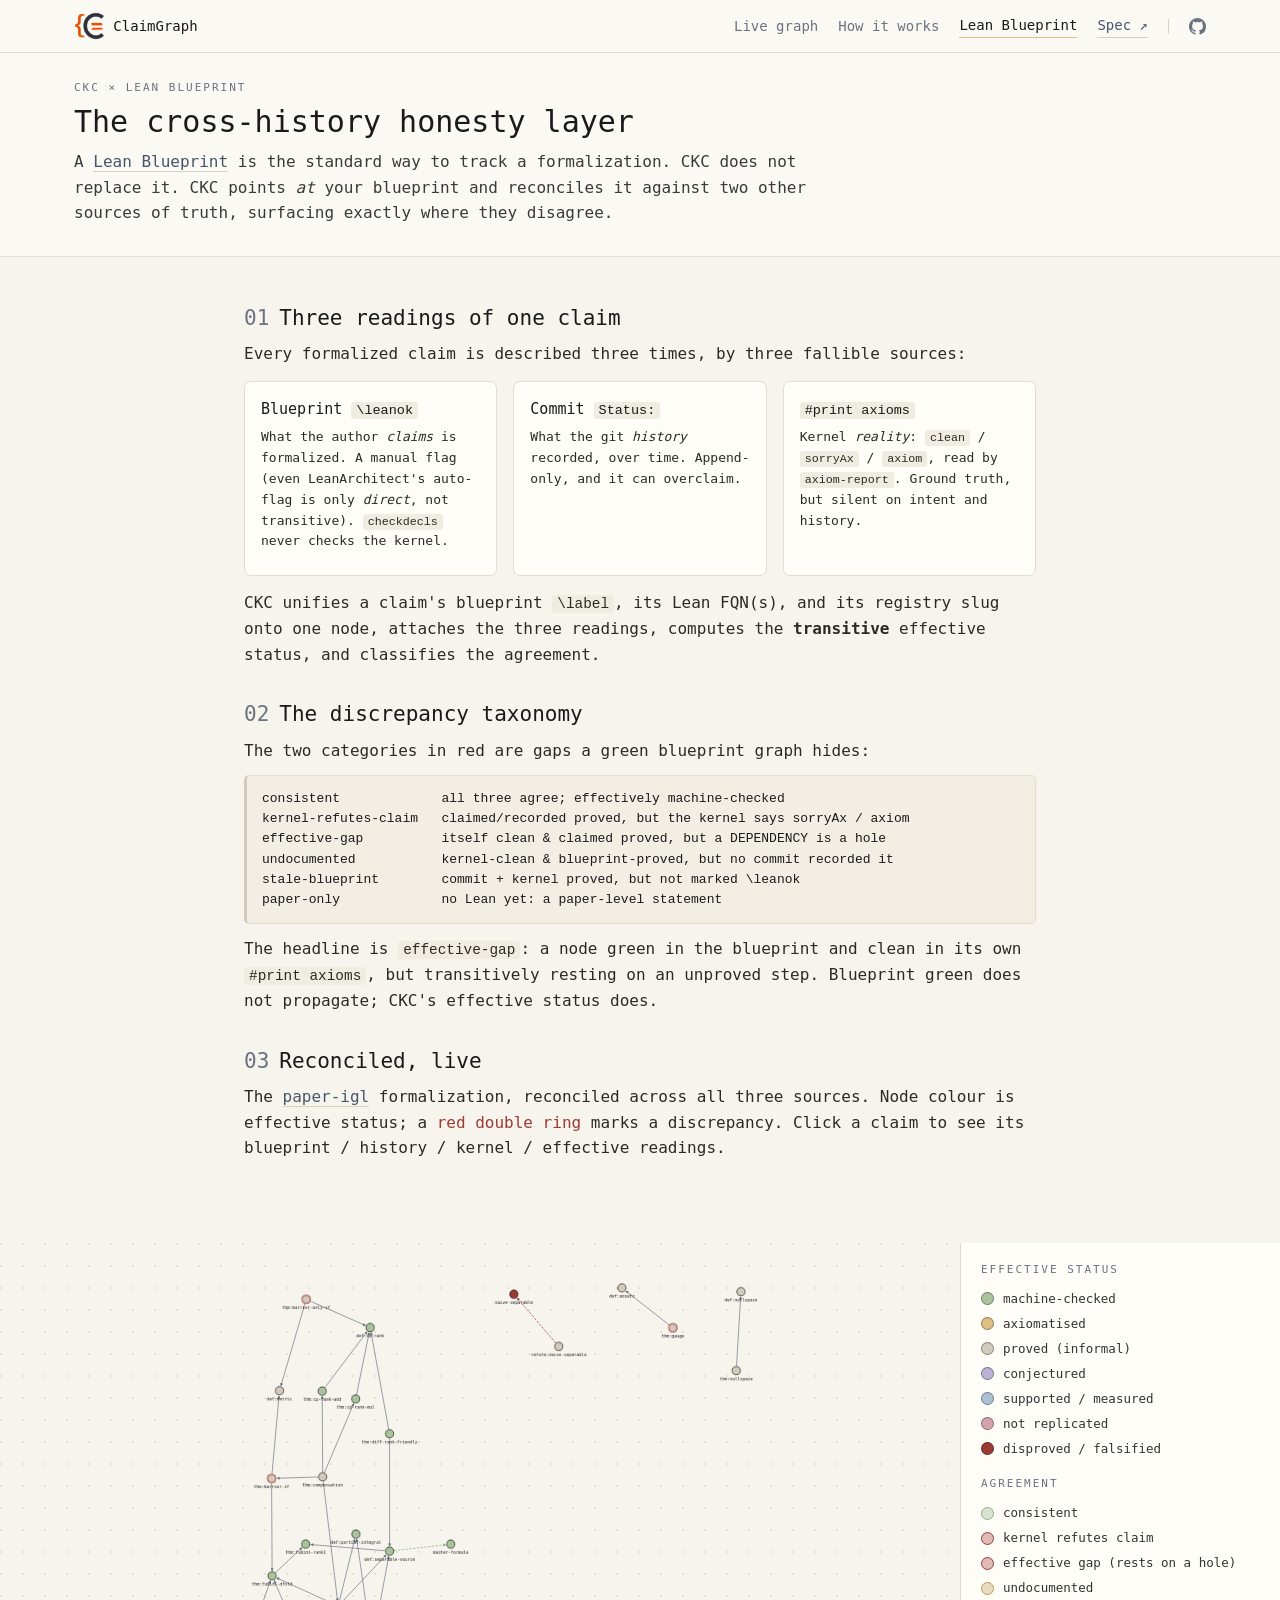
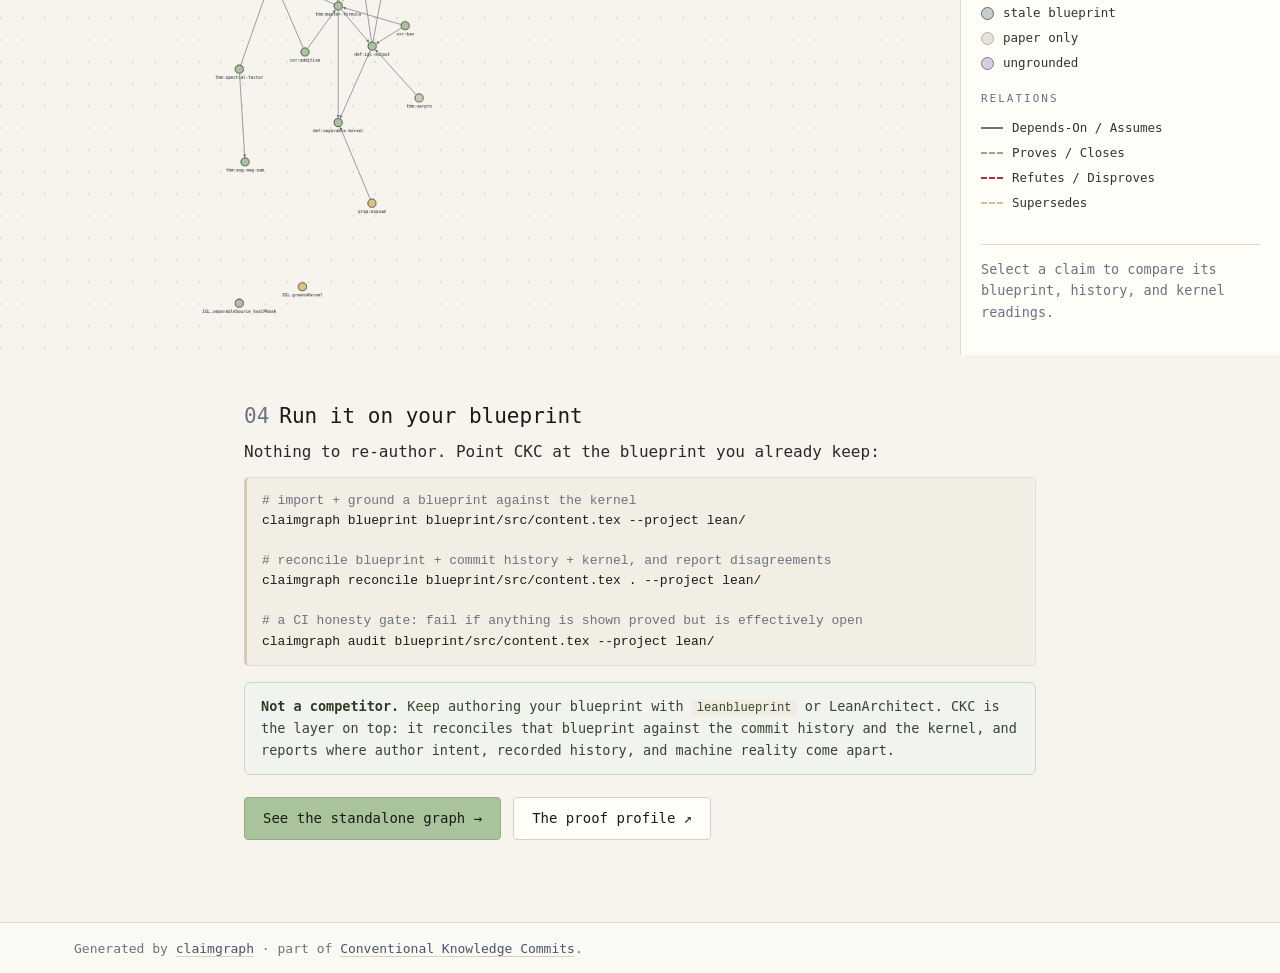
==== docs/blueprint.html @ ebf2f12c "feat: Lean Blueprint integration as the cross-history honesty layer claimgraph now ingests a Lean Bl" ====
<!DOCTYPE html>
<html lang="en">
<head>
<meta charset="utf-8">
<meta name="viewport" content="width=device-width, initial-scale=1">
<title>Lean Blueprint · ClaimGraph · CKC</title>
<meta name="description" content="CKC reconciles a Lean Blueprint's \leanok, the CKC commit history, and #print axioms onto one claim graph, surfacing where the three disagree.">
<link rel="icon" type="image/png" href="assets/favicon.png">
<link rel="apple-touch-icon" href="assets/apple-touch-icon.png">
<link rel="stylesheet" href="assets/claimgraph.css">
</head>
<body>
<nav class="nav"><div class="wrap">
  <a class="home" href="index.html"><img class="brand" src="assets/logo.png" width="384" height="343" alt="">ClaimGraph</a>
  <span class="sp"></span>
  <a href="graph.html">Live graph</a>
  <a href="how-it-works.html">How it works</a>
  <a href="blueprint.html" class="here">Lean Blueprint</a>
  <a class="ext" href="https://conventional-knowledge-commits.org/">Spec ↗</a>
  <span class="navsep"></span>
  <a class="gh" href="https://github.com/hotherio/claimgraph" aria-label="GitHub repository" title="GitHub repository"><svg viewBox="0 0 16 16" width="17" height="17" aria-hidden="true"><path fill="currentColor" d="M8 0C3.58 0 0 3.58 0 8c0 3.54 2.29 6.53 5.47 7.59.4.07.55-.17.55-.38 0-.19-.01-.82-.01-1.49-2.01.37-2.53-.49-2.69-.94-.09-.23-.48-.94-.82-1.13-.28-.15-.68-.52-.01-.53.63-.01 1.08.58 1.23.82.72 1.21 1.87.87 2.33.66.07-.52.28-.87.51-1.07-1.78-.2-3.64-.89-3.64-3.95 0-.87.31-1.59.82-2.15-.08-.2-.36-1.02.08-2.12 0 0 .67-.21 2.2.82a7.6 7.6 0 0 1 2-.27c.68 0 1.36.09 2 .27 1.53-1.04 2.2-.82 2.2-.82.44 1.1.16 1.92.08 2.12.51.56.82 1.27.82 2.15 0 3.07-1.87 3.75-3.65 3.95.29.25.54.73.54 1.48 0 1.07-.01 1.93-.01 2.2 0 .21.15.46.55.38A8.01 8.01 0 0 0 16 8c0-4.42-3.58-8-8-8z"/></svg></a>
</div></nav>

<header class="hero"><div class="wrap">
  <div class="tag">CKC × Lean Blueprint</div>
  <h1>The cross-history honesty layer</h1>
  <p class="lede">A <a href="https://github.com/PatrickMassot/leanblueprint">Lean Blueprint</a> is the
  standard way to track a formalization. CKC does not replace it. CKC points <em>at</em> your
  blueprint and reconciles it against two other sources of truth, surfacing exactly where they
  disagree.</p>
</div></header>

<main class="prose"><div class="wrap">
  <section>
    <h2><span class="n">01</span>Three readings of one claim</h2>
    <p>Every formalized claim is described three times, by three fallible sources:</p>
    <div class="cols" style="grid-template-columns:1fr 1fr 1fr">
      <div class="card"><h3>Blueprint <code>\leanok</code></h3><p>What the author <em>claims</em> is
      formalized. A manual flag (even LeanArchitect's auto-flag is only <em>direct</em>, not
      transitive). <code>checkdecls</code> never checks the kernel.</p></div>
      <div class="card"><h3>Commit <code>Status:</code></h3><p>What the git <em>history</em>
      recorded, over time. Append-only, and it can overclaim.</p></div>
      <div class="card"><h3><code>#print axioms</code></h3><p>Kernel <em>reality</em>:
      <code>clean</code> / <code>sorryAx</code> / <code>axiom</code>, read by
      <code>axiom-report</code>. Ground truth, but silent on intent and history.</p></div>
    </div>
    <p>CKC unifies a claim's blueprint <code>\label</code>, its Lean FQN(s), and its registry slug onto
    one node, attaches the three readings, computes the <strong>transitive</strong> effective status,
    and classifies the agreement.</p>
  </section>

  <section>
    <h2><span class="n">02</span>The discrepancy taxonomy</h2>
    <p>The two categories in red are gaps a green blueprint graph hides:</p>
<pre class="code">consistent             all three agree; effectively machine-checked
<span class="brk">kernel-refutes-claim</span>   claimed/recorded proved, but the kernel says sorryAx / axiom
<span class="brk">effective-gap</span>          itself clean &amp; claimed proved, but a DEPENDENCY is a hole
undocumented           kernel-clean &amp; blueprint-proved, but no commit recorded it
stale-blueprint        commit + kernel proved, but not marked \leanok
paper-only             no Lean yet: a paper-level statement</pre>
    <p>The headline is <code class="brk">effective-gap</code>: a node green in the blueprint and clean
    in its own <code>#print axioms</code>, but transitively resting on an unproved step. Blueprint
    green does not propagate; CKC's effective status does.</p>
  </section>

  <section>
    <h2><span class="n">03</span>Reconciled, live</h2>
    <p>The <a href="https://github.com/hotherio/paper-igl">paper-igl</a> formalization, reconciled
    across all three sources. Node colour is effective status; a <span style="color:#9c3a34">red
    double ring</span> marks a discrepancy. Click a claim to see its blueprint / history / kernel /
    effective readings.</p>
  </section>
</div></main>

<div class="board">
  <div id="cy" aria-label="Reconciled ClaimGraph"></div>
  <aside id="panel" class="panel">
    <div class="legend">
      <div class="tag">Effective status</div>
      <ul class="swatches" id="status-legend"></ul>
      <div class="tag">Agreement</div>
      <ul class="swatches" id="agreement-legend"></ul>
      <div class="tag">Relations</div>
      <ul class="swatches" id="edge-legend"></ul>
    </div>
    <div id="detail" class="detail">
      <p class="hint">Select a claim to compare its blueprint, history, and kernel readings.</p>
    </div>
  </aside>
</div>

<main class="prose"><div class="wrap">
  <section>
    <h2><span class="n">04</span>Run it on your blueprint</h2>
    <p>Nothing to re-author. Point CKC at the blueprint you already keep:</p>
<pre class="code"><span class="c"># import + ground a blueprint against the kernel</span>
claimgraph blueprint blueprint/src/content.tex --project lean/

<span class="c"># reconcile blueprint + commit history + kernel, and report disagreements</span>
claimgraph reconcile blueprint/src/content.tex . --project lean/

<span class="c"># a CI honesty gate: fail if anything is shown proved but is effectively open</span>
claimgraph audit blueprint/src/content.tex --project lean/</pre>
    <div class="callout"><b>Not a competitor.</b> Keep authoring your blueprint with
    <code>leanblueprint</code> or LeanArchitect. CKC is the layer on top: it reconciles that blueprint
    against the commit history and the kernel, and reports where author intent, recorded history, and
    machine reality come apart.</div>

    <div class="cta">
      <a class="btn primary" href="graph.html">See the standalone graph →</a>
      <a class="btn" href="https://conventional-knowledge-commits.org/proof-profile.html">The proof profile ↗</a>
    </div>
  </section>
</div></main>

<footer><div class="wrap">
  Generated by <a href="https://github.com/hotherio/claimgraph">claimgraph</a> ·
  part of <a href="https://conventional-knowledge-commits.org/">Conventional Knowledge Commits</a>.
</div></footer>

<script>window.CG_DATA = "assets/reconcile.json";</script>
<script src="assets/vendor/cytoscape.min.js"></script>
<script src="assets/claimgraph.js"></script>
</body>
</html>
---- docs/assets/claimgraph.css ----
:root{
  --paper:#f7f4ee; --panel:#fffdf8; --ink:#1a1a1a; --muted:#6b7280; --slate:#475569;
  --rule:#e2dccf; --rule-2:#d8d0c0;
  --warm:#e4d4ba; --cool:#abc1d2; --sage:#a9c39c; --ochre:#dcc085; --rose:#d3a3ad;
  --danger:#9c3a34; --stone:#d2cabb; --lav:#b9b2d2;
  --mono:'SF Mono',Menlo,Monaco,Consolas,'DejaVu Sans Mono','Courier New',monospace;
}
*{box-sizing:border-box}
body{margin:0;background:var(--paper);color:var(--ink);font-family:var(--mono);
  font-size:16px;line-height:1.6;-webkit-font-smoothing:antialiased;
  display:flex;flex-direction:column;min-height:100vh}
.wrap{max-width:1180px;margin:0 auto;padding:0 24px;width:100%}
a{color:var(--slate);text-decoration:none;border-bottom:1px solid var(--rule-2)}
a:hover{color:var(--ink);border-color:var(--ink)}
code{background:#f1ece1;padding:1px 5px;border-radius:3px;font-size:.9em}
.tag{font-size:11px;letter-spacing:2px;text-transform:uppercase;color:var(--muted);margin-bottom:8px}

.nav{border-bottom:1px solid var(--rule);background:#fbf9f3}
.nav .wrap{display:flex;flex-wrap:wrap;gap:4px 20px;align-items:center;padding:12px 24px;font-size:14px}
.nav .home{font-weight:500;border:0;color:var(--ink);display:inline-flex;align-items:center;gap:8px}
.nav .home:hover{color:var(--danger)}
.nav .home .brand{height:28px;width:auto;display:block}
.nav .sp{flex:1}
.nav a{border:0;color:var(--muted)}
.nav a:hover{color:var(--ink)}
.nav a.here{color:var(--ink);border-bottom:1.5px solid var(--ochre)}
.nav a.ext{color:var(--slate);border-bottom:1px solid var(--rule-2)}
.nav a.ext:hover{color:var(--ink);border-color:var(--ink)}
.nav .navsep{width:1px;height:15px;background:var(--rule-2)}
.nav a.gh{border:0;color:var(--muted);display:inline-flex;align-items:center;padding:0}
.nav a.gh:hover{color:var(--ink)}
.nav a.gh svg{display:block}

.hero{border-bottom:1px solid var(--rule);background:#fbf9f3}
.hero .wrap{padding:26px 24px 30px}
.hero h1{font-weight:500;font-size:30px;line-height:1.15;margin:0 0 10px}
.lede{margin:0;max-width:760px;color:#3a3a3a}

.board{flex:1;display:grid;grid-template-columns:1fr 320px;gap:0;min-height:560px}
#cy{height:100%;min-height:560px;background:
  radial-gradient(circle at 1px 1px, #e7e0d2 1px, transparent 0) 0 0/22px 22px,
  var(--paper)}
.panel{border-left:1px solid var(--rule);background:var(--panel);padding:18px 20px;overflow-y:auto}

.legend{padding-bottom:14px;border-bottom:1px solid var(--rule);margin-bottom:14px}
.swatches{list-style:none;margin:0 0 14px;padding:0;font-size:12.5px}
.swatches li{display:flex;align-items:center;gap:9px;padding:2.5px 0;color:#333}
.swatches .dot{width:13px;height:13px;border-radius:50%;border:1px solid rgba(0,0,0,.35);flex:none}
.swatches .line{width:22px;height:0;border-top-width:2.5px;border-top-style:solid;flex:none}

.detail .hint{color:var(--muted);font-size:13.5px}
.detail h2{font-size:15px;font-weight:500;margin:0 0 4px;word-break:break-all}
.detail .kind{font-size:11px;letter-spacing:1.5px;text-transform:uppercase;color:var(--muted);margin-bottom:12px}
.detail .stmt{font-size:13.5px;color:#333;margin:0 0 14px;line-height:1.5}
.detail dl{margin:0;font-size:13px}
.detail dt{color:var(--muted);font-size:11px;letter-spacing:1px;text-transform:uppercase;margin-top:10px}
.detail dd{margin:2px 0 0}
.detail .pill{display:inline-block;padding:2px 9px;border-radius:11px;font-size:12px;border:1px solid rgba(0,0,0,.28)}
.detail .flag{margin-top:14px;padding:9px 11px;border-radius:4px;background:#f7e9e7;
  border:1px solid #e3c4c0;color:var(--danger);font-size:12.5px}

footer{border-top:1px solid var(--rule);background:#fbf9f3;font-size:13px;color:var(--muted)}
footer .wrap{padding:16px 24px}

@media (max-width:820px){
  .board{grid-template-columns:1fr}
  .panel{border-left:0;border-top:1px solid var(--rule)}
}

/* ── how-it-works one-pager ─────────────────────────────────────────── */
.prose{flex:1}
.prose .wrap{max-width:840px;padding-top:14px;padding-bottom:48px}
.prose section{margin:34px 0}
.prose h2{font-weight:500;font-size:21px;margin:0 0 10px;line-height:1.25}
.prose h2 .n{color:var(--muted);font-weight:400;margin-right:10px}
.prose h3{font-weight:500;font-size:15px;margin:22px 0 6px}
.prose p{margin:0 0 12px;color:#2c2a26}
.prose ul{margin:0 0 12px;padding-left:20px;color:#2c2a26}
.prose li{margin:4px 0}
.prose strong{font-weight:600}

/* full-bleed figure for the pipeline diagram */
figure.diagram{margin:22px 0;background:var(--panel);border:1px solid var(--rule);
  border-radius:8px;padding:18px 16px;overflow-x:auto}
figure.diagram img{display:block;width:100%;min-width:720px;height:auto}
figure.diagram figcaption{color:var(--muted);font-size:12.5px;margin-top:10px;text-align:center}

/* code + example commit */
pre.code{background:#f3eee3;border:1px solid var(--rule);border-left:3px solid var(--stone);
  border-radius:5px;padding:13px 15px;overflow-x:auto;font-size:13px;line-height:1.55;margin:0 0 12px}
pre.code .c{color:var(--muted)}
pre.commit{background:var(--panel);border:1px solid var(--rule);border-left:3px solid var(--sage);
  border-radius:5px;padding:13px 15px;overflow-x:auto;font-size:13px;line-height:1.6;margin:0 0 12px}
pre.commit .tok{color:var(--slate);font-weight:600}
pre.commit .rel{color:#7a5cab;font-weight:600}
pre.commit .brk{color:var(--danger);font-weight:600}
pre.commit .st{color:#5d7e4f;font-weight:600}

/* callout */
.callout{background:#f0f3ee;border:1px solid #cdd9c6;border-radius:6px;padding:13px 16px;
  margin:16px 0;font-size:13.5px;color:#39432f}
.callout b{color:#2e3a26}

/* two-column for the computed views */
.cols{display:grid;grid-template-columns:1fr 1fr;gap:16px;margin:14px 0}
.card{background:var(--panel);border:1px solid var(--rule);border-radius:7px;padding:15px 16px}
.card h3{margin:0 0 6px}
.card p{font-size:13px;margin:0 0 8px}

/* status pills (mirror the viewer colours) */
.pill{display:inline-block;padding:1px 8px;border-radius:11px;font-size:12px;border:1px solid rgba(0,0,0,.28);white-space:nowrap}
.pill.mc{background:#a9c39c55;border-color:#8fae82}
.pill.ax{background:#dcc08555;border-color:#bd9a55}
.pill.dis{background:#9c3a3422;border-color:#c07a74;color:var(--danger)}
.pill.pi{background:#d2cabb55;border-color:#b6ad9b}

.cta{display:flex;flex-wrap:wrap;gap:12px;margin:22px 0 6px}
.btn{border:1px solid var(--rule-2);background:var(--panel);color:var(--ink);
  padding:9px 18px;border-radius:4px;font-size:14px;border-bottom-width:1px}
.btn:hover{border-color:var(--ink);background:#fff}
.btn.primary{background:var(--sage);border-color:#8fae82}
.btn.primary:hover{background:#9bba8d;border-color:var(--ink)}

@media (max-width:680px){ .cols{grid-template-columns:1fr} }

/* ── landing page ───────────────────────────────────────────────────── */
.lhero{border-bottom:1px solid var(--rule);background:#fbf9f3;text-align:center}
.lhero .wrap{max-width:800px;padding:56px 24px 46px}
.lhero-logo{height:88px;width:auto;margin:0 auto 20px;display:block}
.lhero h1{font-weight:500;font-size:40px;line-height:1.08;margin:4px 0 16px}
.llede{font-size:16px;color:#3a3a3a;margin:0 auto 26px;max-width:660px;line-height:1.6}
.cta.lcta{justify-content:center}

.specband{background:#f1ece1;border-bottom:1px solid var(--rule)}
.specband .wrap{max-width:1000px;display:flex;flex-wrap:wrap;gap:14px 24px;
  align-items:center;justify-content:space-between;padding:16px 24px;font-size:13.5px;color:#3a352c}
.specband b{color:var(--ink)}
.specband .btn{white-space:nowrap}

.features{display:grid;grid-template-columns:repeat(3,1fr);gap:16px;margin:32px 0 8px}
.features .card h3{margin:0 0 7px;font-size:15px}
.features .card p{margin:0;font-size:13px;color:#33312c}
@media (max-width:720px){ .features{grid-template-columns:1fr} }
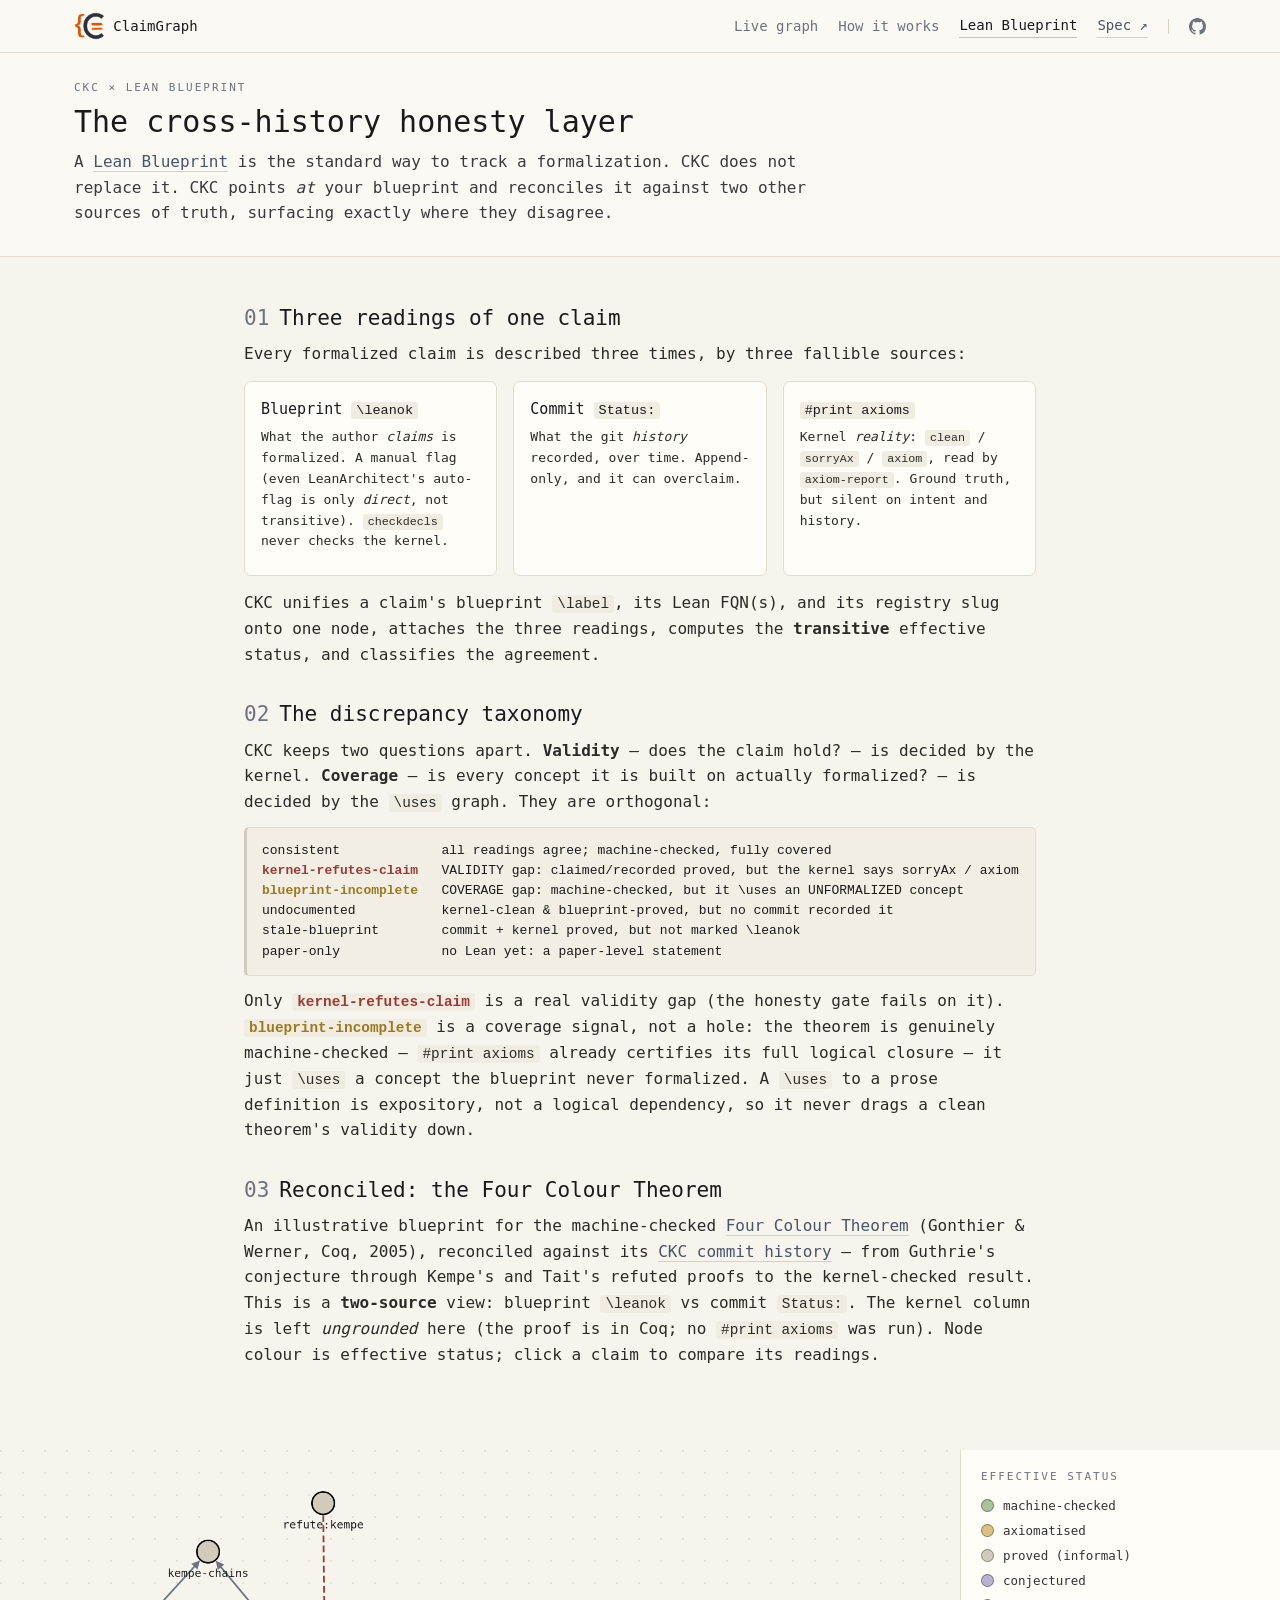
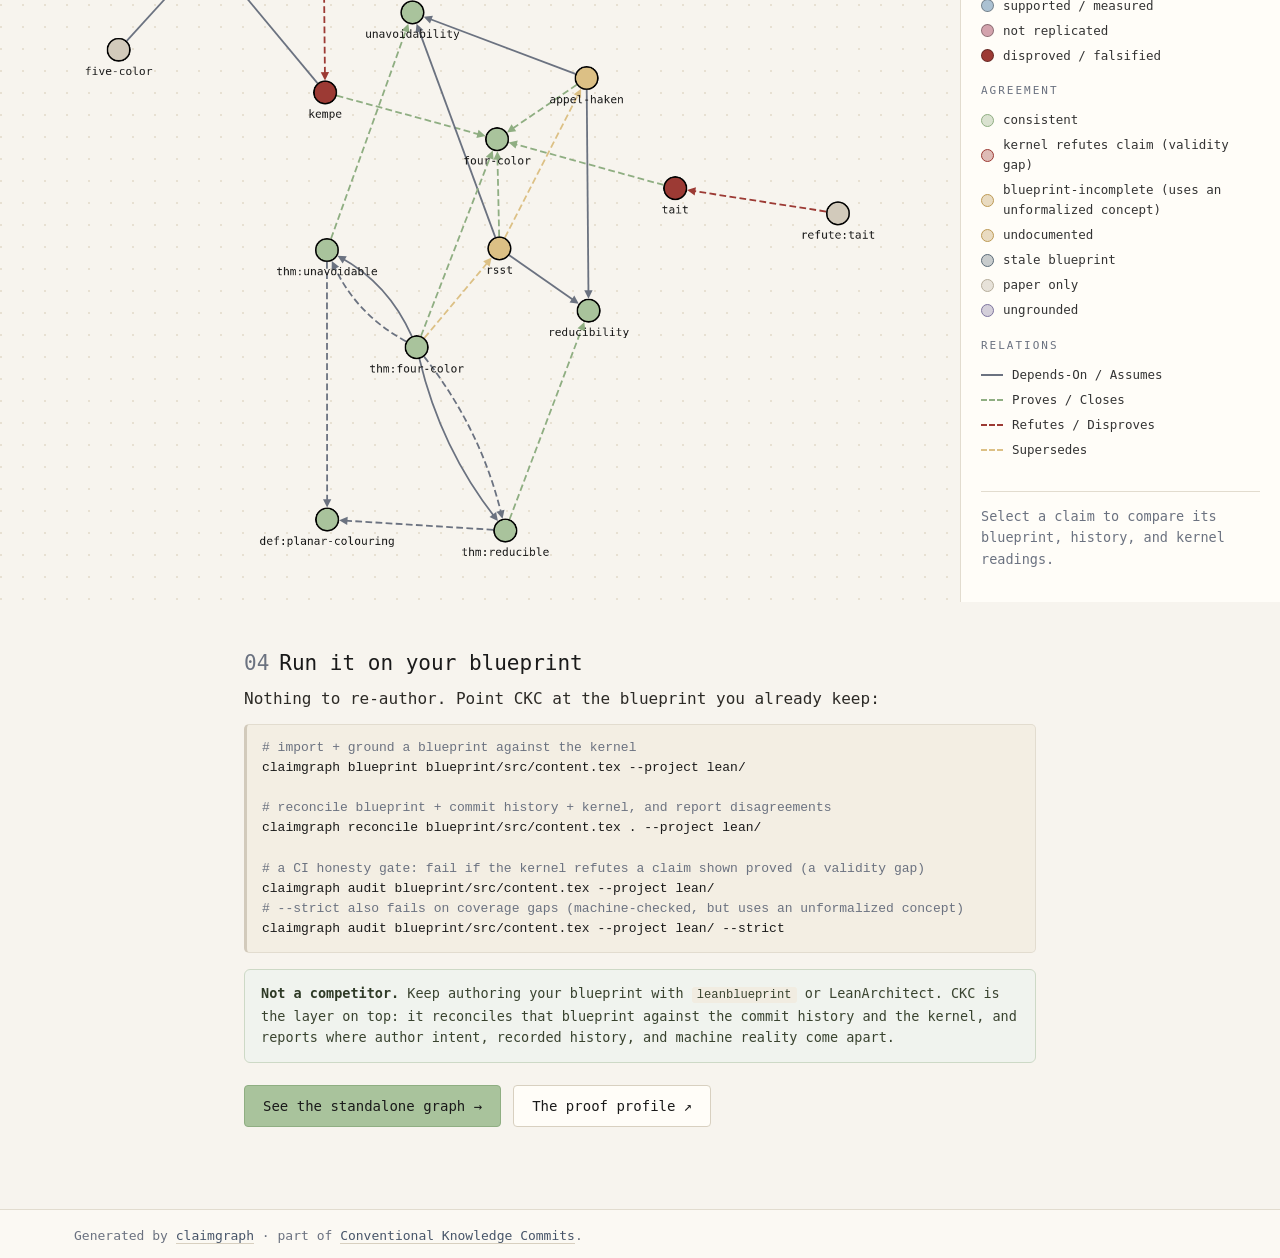
==== commit 76689f6e: "fix: separate blueprint coverage from validity in reconcile The `effective-gap` classification confl" ====
--- a/docs/blueprint.html
+++ b/docs/blueprint.html
@@ -51,24 +51,32 @@
 
   <section>
     <h2><span class="n">02</span>The discrepancy taxonomy</h2>
-    <p>The two categories in red are gaps a green blueprint graph hides:</p>
-<pre class="code">consistent             all three agree; effectively machine-checked
-<span class="brk">kernel-refutes-claim</span>   claimed/recorded proved, but the kernel says sorryAx / axiom
-<span class="brk">effective-gap</span>          itself clean &amp; claimed proved, but a DEPENDENCY is a hole
+    <p>CKC keeps two questions apart. <strong>Validity</strong> &mdash; does the claim hold? &mdash; is
+    decided by the kernel. <strong>Coverage</strong> &mdash; is every concept it is built on actually
+    formalized? &mdash; is decided by the <code>\uses</code> graph. They are orthogonal:</p>
+<pre class="code">consistent             all readings agree; machine-checked, fully covered
+<span class="brk">kernel-refutes-claim</span>   VALIDITY gap: claimed/recorded proved, but the kernel says sorryAx / axiom
+<span class="warn">blueprint-incomplete</span>   COVERAGE gap: machine-checked, but it \uses an UNFORMALIZED concept
 undocumented           kernel-clean &amp; blueprint-proved, but no commit recorded it
 stale-blueprint        commit + kernel proved, but not marked \leanok
 paper-only             no Lean yet: a paper-level statement</pre>
-    <p>The headline is <code class="brk">effective-gap</code>: a node green in the blueprint and clean
-    in its own <code>#print axioms</code>, but transitively resting on an unproved step. Blueprint
-    green does not propagate; CKC's effective status does.</p>
+    <p>Only <code class="brk">kernel-refutes-claim</code> is a real validity gap (the honesty gate
+    fails on it). <code class="warn">blueprint-incomplete</code> is a coverage signal, not a hole: the
+    theorem is genuinely machine-checked &mdash; <code>#print axioms</code> already certifies its full
+    logical closure &mdash; it just <code>\uses</code> a concept the blueprint never formalized. A
+    <code>\uses</code> to a prose definition is expository, not a logical dependency, so it never drags
+    a clean theorem's validity down.</p>
   </section>
 
   <section>
-    <h2><span class="n">03</span>Reconciled, live</h2>
-    <p>The <a href="https://github.com/hotherio/paper-igl">paper-igl</a> formalization, reconciled
-    across all three sources. Node colour is effective status; a <span style="color:#9c3a34">red
-    double ring</span> marks a discrepancy. Click a claim to see its blueprint / history / kernel /
-    effective readings.</p>
+    <h2><span class="n">03</span>Reconciled: the Four Colour Theorem</h2>
+    <p>An illustrative blueprint for the machine-checked <a
+    href="https://en.wikipedia.org/wiki/Four_color_theorem">Four Colour Theorem</a> (Gonthier &amp;
+    Werner, Coq, 2005), reconciled against its <a href="graph.html">CKC commit history</a> &mdash; from
+    Guthrie's conjecture through Kempe's and Tait's refuted proofs to the kernel-checked result. This
+    is a <strong>two-source</strong> view: blueprint <code>\leanok</code> vs commit <code>Status:</code>.
+    The kernel column is left <em>ungrounded</em> here (the proof is in Coq; no <code>#print axioms</code>
+    was run). Node colour is effective status; click a claim to compare its readings.</p>
   </section>
 </div></main>
 
@@ -99,8 +107,10 @@
 <span class="c"># reconcile blueprint + commit history + kernel, and report disagreements</span>
 claimgraph reconcile blueprint/src/content.tex . --project lean/
 
-<span class="c"># a CI honesty gate: fail if anything is shown proved but is effectively open</span>
-claimgraph audit blueprint/src/content.tex --project lean/</pre>
+<span class="c"># a CI honesty gate: fail if the kernel refutes a claim shown proved (a validity gap)</span>
+claimgraph audit blueprint/src/content.tex --project lean/
+<span class="c"># --strict also fails on coverage gaps (machine-checked, but uses an unformalized concept)</span>
+claimgraph audit blueprint/src/content.tex --project lean/ --strict</pre>
     <div class="callout"><b>Not a competitor.</b> Keep authoring your blueprint with
     <code>leanblueprint</code> or LeanArchitect. CKC is the layer on top: it reconciles that blueprint
     against the commit history and the kernel, and reports where author intent, recorded history, and
--- a/docs/assets/claimgraph.css
+++ b/docs/assets/claimgraph.css
@@ -32,9 +32,13 @@
 .nav a.gh svg{display:block}
 
 .hero{border-bottom:1px solid var(--rule);background:#fbf9f3}
-.hero .wrap{padding:26px 24px 30px}
+.hero .wrap{padding:26px 24px 30px;position:relative}
 .hero h1{font-weight:500;font-size:30px;line-height:1.15;margin:0 0 10px}
 .lede{margin:0;max-width:760px;color:#3a3a3a}
+.picker{position:absolute;top:24px;right:24px;display:flex;align-items:center;gap:8px;font-size:11px;letter-spacing:1px;text-transform:uppercase;color:var(--muted)}
+.picker select{font-family:var(--mono);font-size:13px;letter-spacing:0;text-transform:none;color:var(--ink);background:var(--panel);border:1px solid var(--rule-2);border-radius:3px;padding:5px 8px;cursor:pointer}
+.picker select:hover{border-color:var(--ink)}
+@media(max-width:640px){.picker{position:static;margin-bottom:14px}}
 
 .board{flex:1;display:grid;grid-template-columns:1fr 320px;gap:0;min-height:560px}
 #cy{height:100%;min-height:560px;background:
@@ -95,6 +99,9 @@
 pre.commit .rel{color:#7a5cab;font-weight:600}
 pre.commit .brk{color:var(--danger);font-weight:600}
 pre.commit .st{color:#5d7e4f;font-weight:600}
+/* inline taxonomy emphasis: a real validity gap (red) vs a coverage warning (ochre) */
+.brk{color:var(--danger);font-weight:600}
+.warn{color:#9a7a1e;font-weight:600}
 
 /* callout */
 .callout{background:#f0f3ee;border:1px solid #cdd9c6;border-radius:6px;padding:13px 16px;
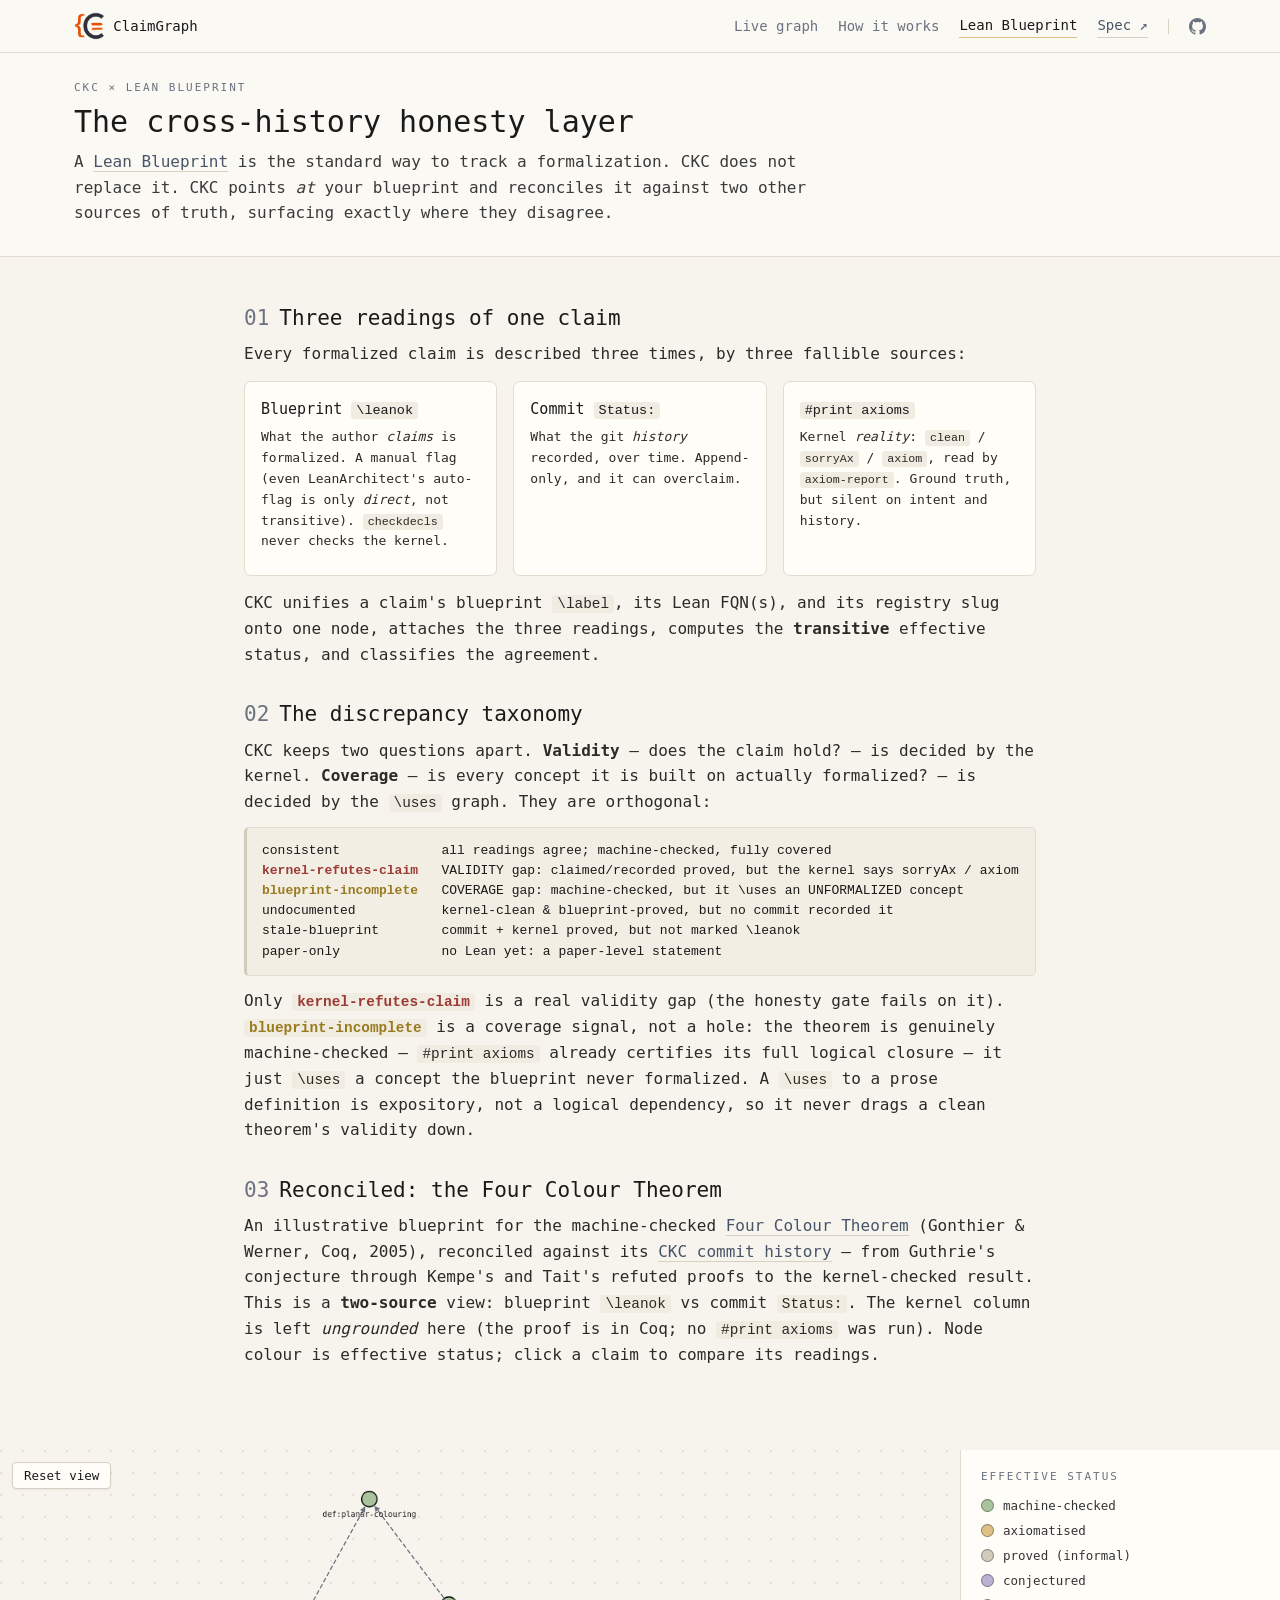
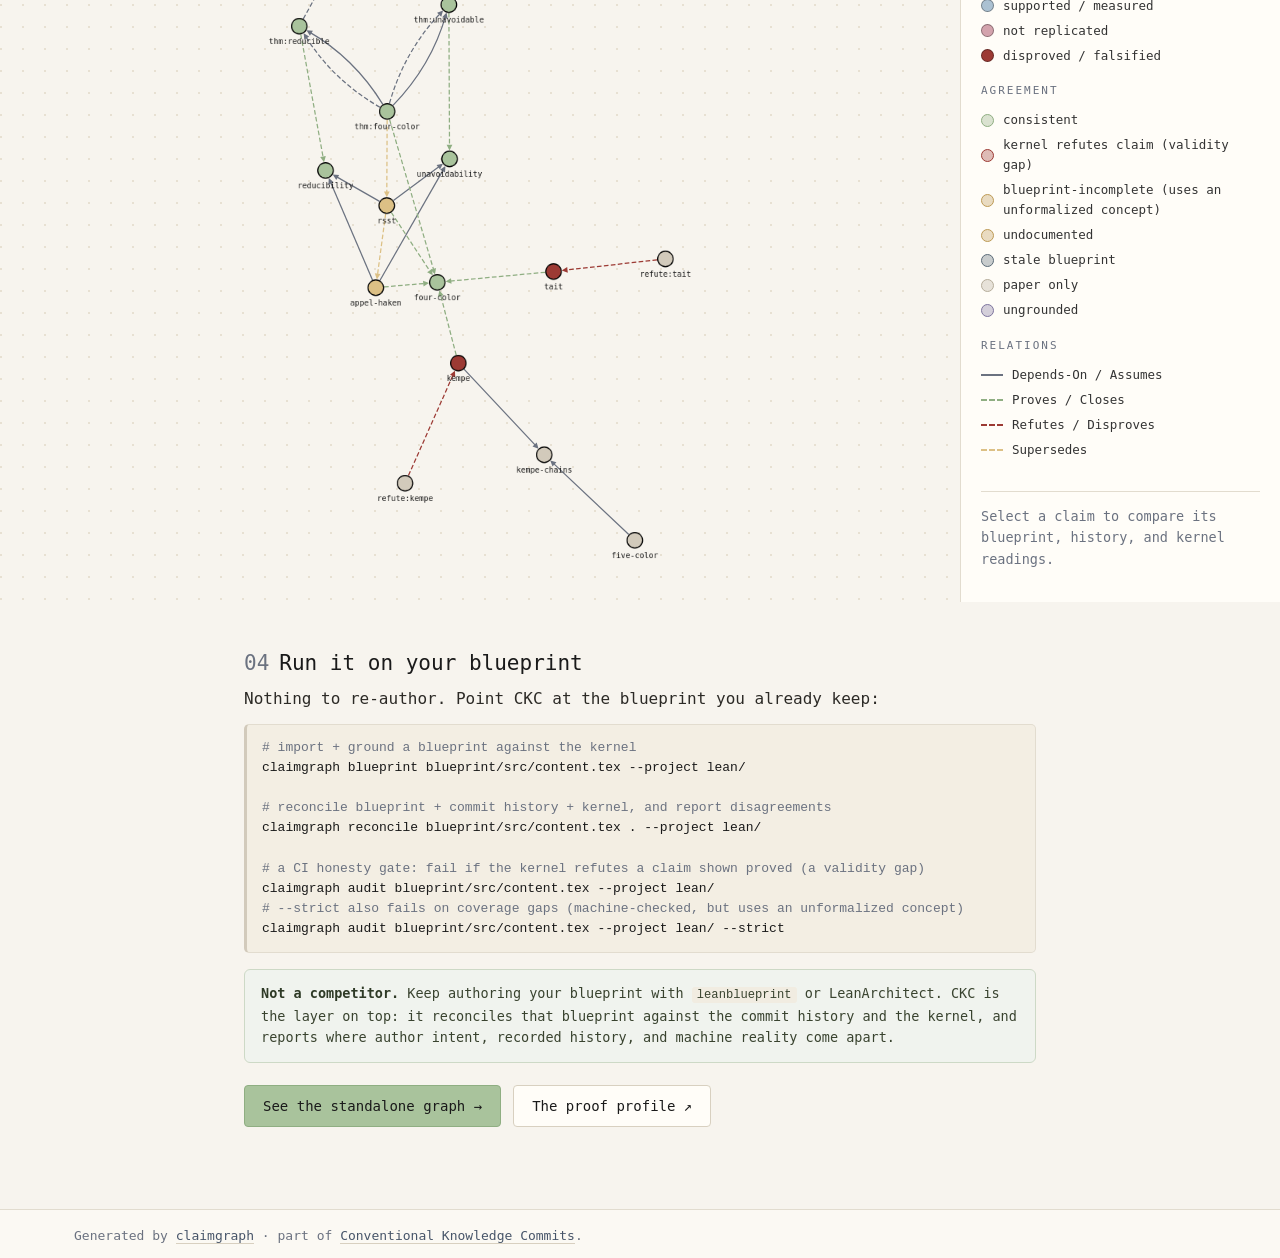
==== commit 4a71d426: "feat(viewer): add a Reset view button to the blueprint viewer A floating Reset view button clears th" ====
--- a/docs/blueprint.html
+++ b/docs/blueprint.html
@@ -81,6 +81,7 @@
 </div></main>
 
 <div class="board">
+  <button id="reset-view" type="button" class="cy-reset" title="Clear the selection and re-centre the graph">Reset view</button>
   <div id="cy" aria-label="Reconciled ClaimGraph"></div>
   <aside id="panel" class="panel">
     <div class="legend">
--- a/docs/assets/claimgraph.css
+++ b/docs/assets/claimgraph.css
@@ -40,7 +40,11 @@
 .picker select:hover{border-color:var(--ink)}
 @media(max-width:640px){.picker{position:static;margin-bottom:14px}}
 
-.board{flex:1;display:grid;grid-template-columns:1fr 320px;gap:0;min-height:560px}
+.board{flex:1;display:grid;grid-template-columns:1fr 320px;gap:0;min-height:560px;position:relative}
+.cy-reset{position:absolute;top:12px;left:12px;z-index:5;font-family:var(--mono);font-size:12.5px;
+  cursor:pointer;background:var(--panel);border:1px solid var(--rule-2);border-radius:4px;
+  padding:5px 11px;color:var(--ink);box-shadow:0 1px 2px rgba(60,50,30,.08)}
+.cy-reset:hover{border-color:var(--ink);background:#fff}
 #cy{height:100%;min-height:560px;background:
   radial-gradient(circle at 1px 1px, #e7e0d2 1px, transparent 0) 0 0/22px 22px,
   var(--paper)}
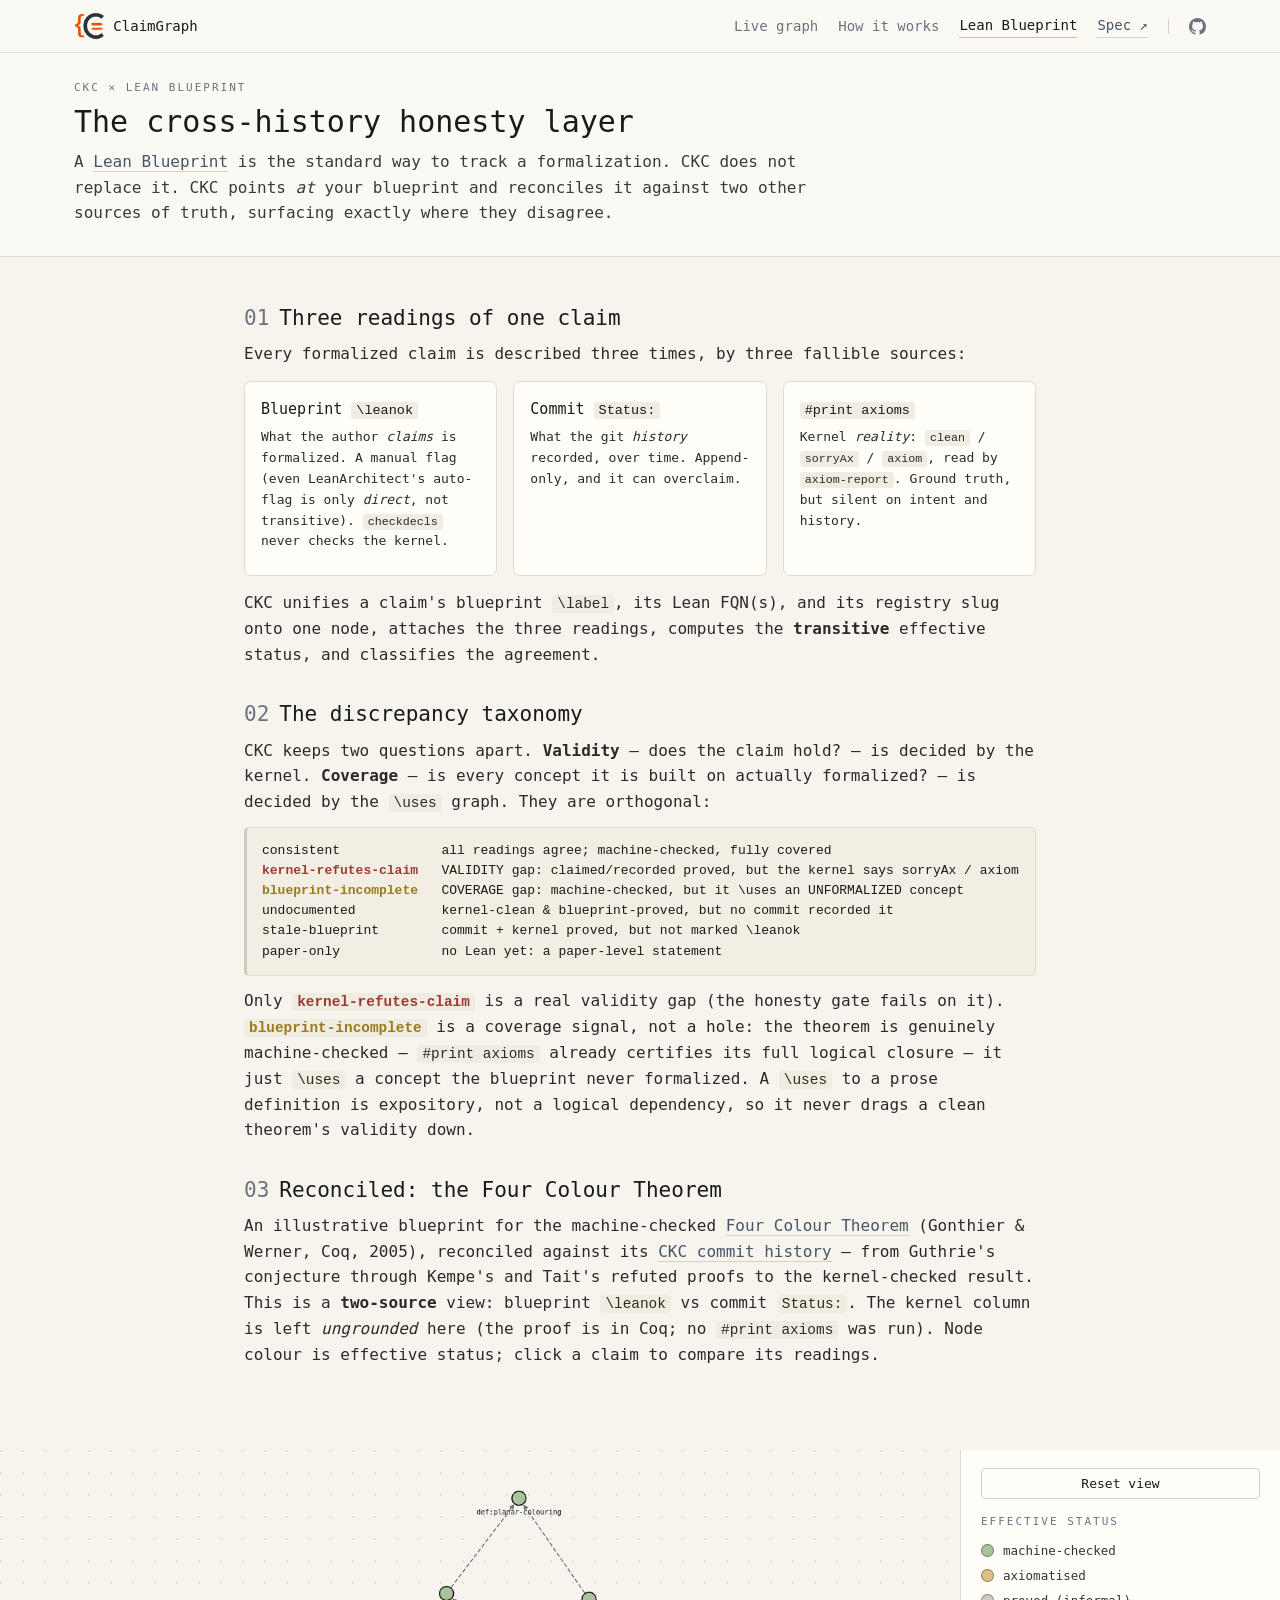
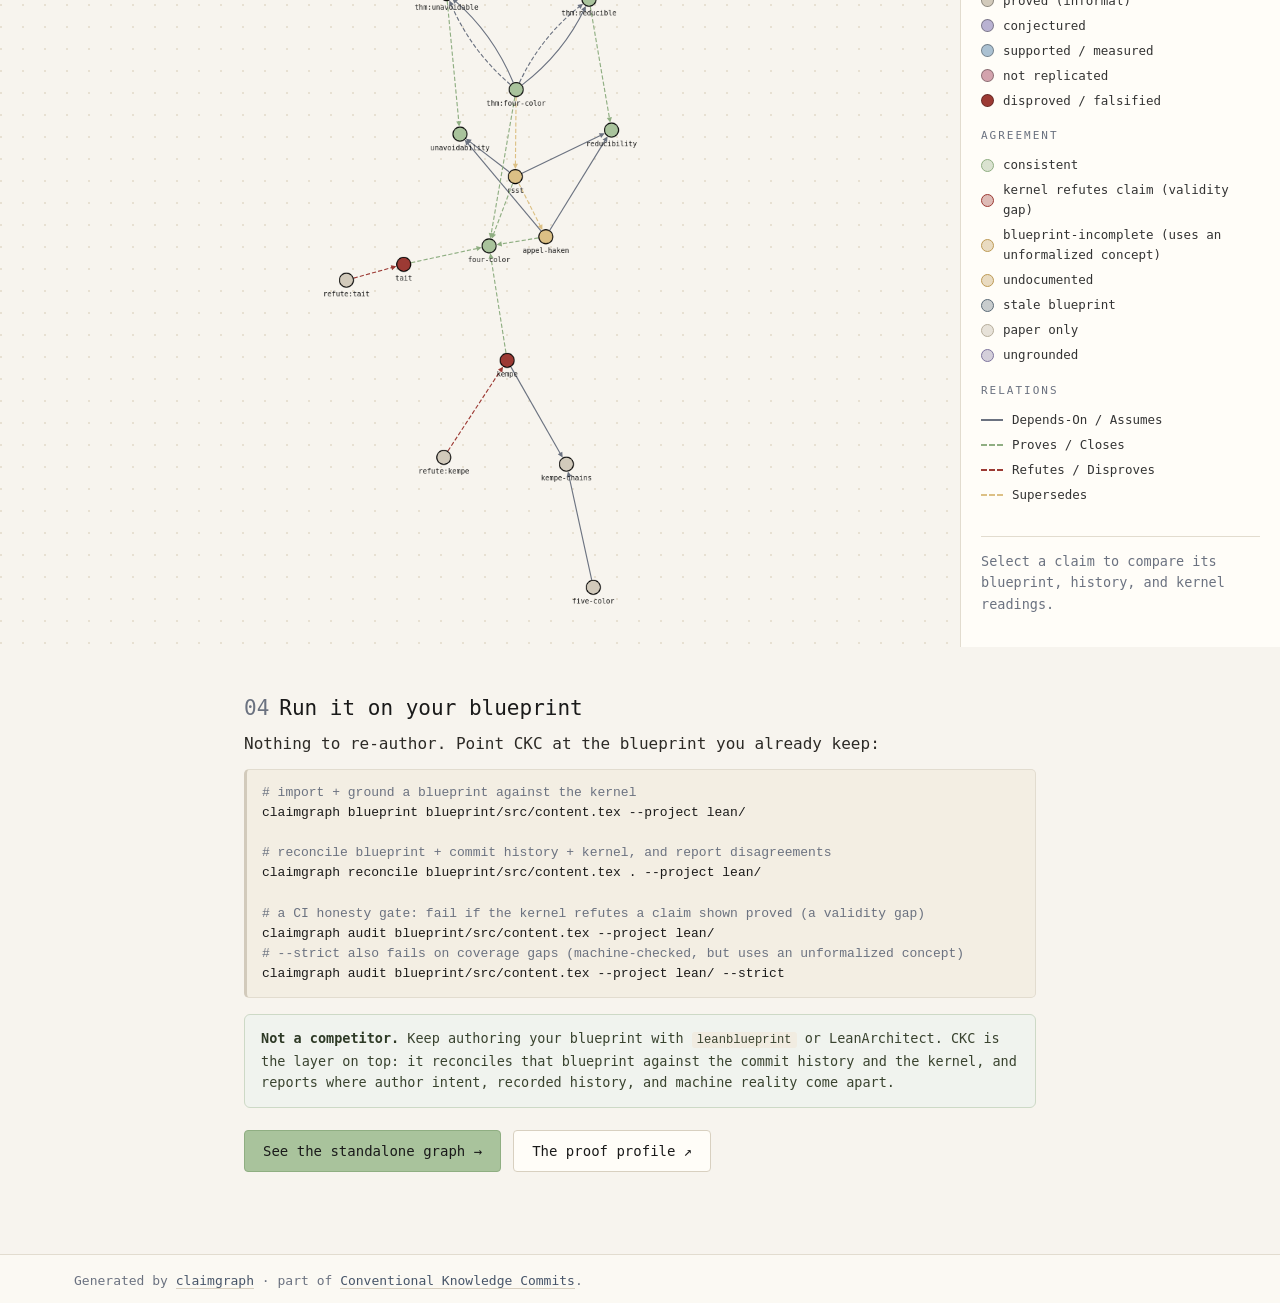
==== commit b48f0651: "fix(viewer): move Reset view button into the panel so it can't break the grid The button was an abso" ====
--- a/docs/blueprint.html
+++ b/docs/blueprint.html
@@ -81,9 +81,9 @@
 </div></main>
 
 <div class="board">
-  <button id="reset-view" type="button" class="cy-reset" title="Clear the selection and re-centre the graph">Reset view</button>
   <div id="cy" aria-label="Reconciled ClaimGraph"></div>
   <aside id="panel" class="panel">
+    <button id="reset-view" type="button" class="panel-btn" title="Clear the selection and re-centre the graph">Reset view</button>
     <div class="legend">
       <div class="tag">Effective status</div>
       <ul class="swatches" id="status-legend"></ul>
--- a/docs/assets/claimgraph.css
+++ b/docs/assets/claimgraph.css
@@ -40,11 +40,11 @@
 .picker select:hover{border-color:var(--ink)}
 @media(max-width:640px){.picker{position:static;margin-bottom:14px}}
 
-.board{flex:1;display:grid;grid-template-columns:1fr 320px;gap:0;min-height:560px;position:relative}
-.cy-reset{position:absolute;top:12px;left:12px;z-index:5;font-family:var(--mono);font-size:12.5px;
+.board{flex:1;display:grid;grid-template-columns:1fr 320px;gap:0;min-height:560px}
+.panel-btn{display:block;width:100%;margin-bottom:14px;font-family:var(--mono);font-size:13px;
   cursor:pointer;background:var(--panel);border:1px solid var(--rule-2);border-radius:4px;
-  padding:5px 11px;color:var(--ink);box-shadow:0 1px 2px rgba(60,50,30,.08)}
-.cy-reset:hover{border-color:var(--ink);background:#fff}
+  padding:7px 11px;color:var(--ink);text-align:center}
+.panel-btn:hover{border-color:var(--ink);background:#fff}
 #cy{height:100%;min-height:560px;background:
   radial-gradient(circle at 1px 1px, #e7e0d2 1px, transparent 0) 0 0/22px 22px,
   var(--paper)}
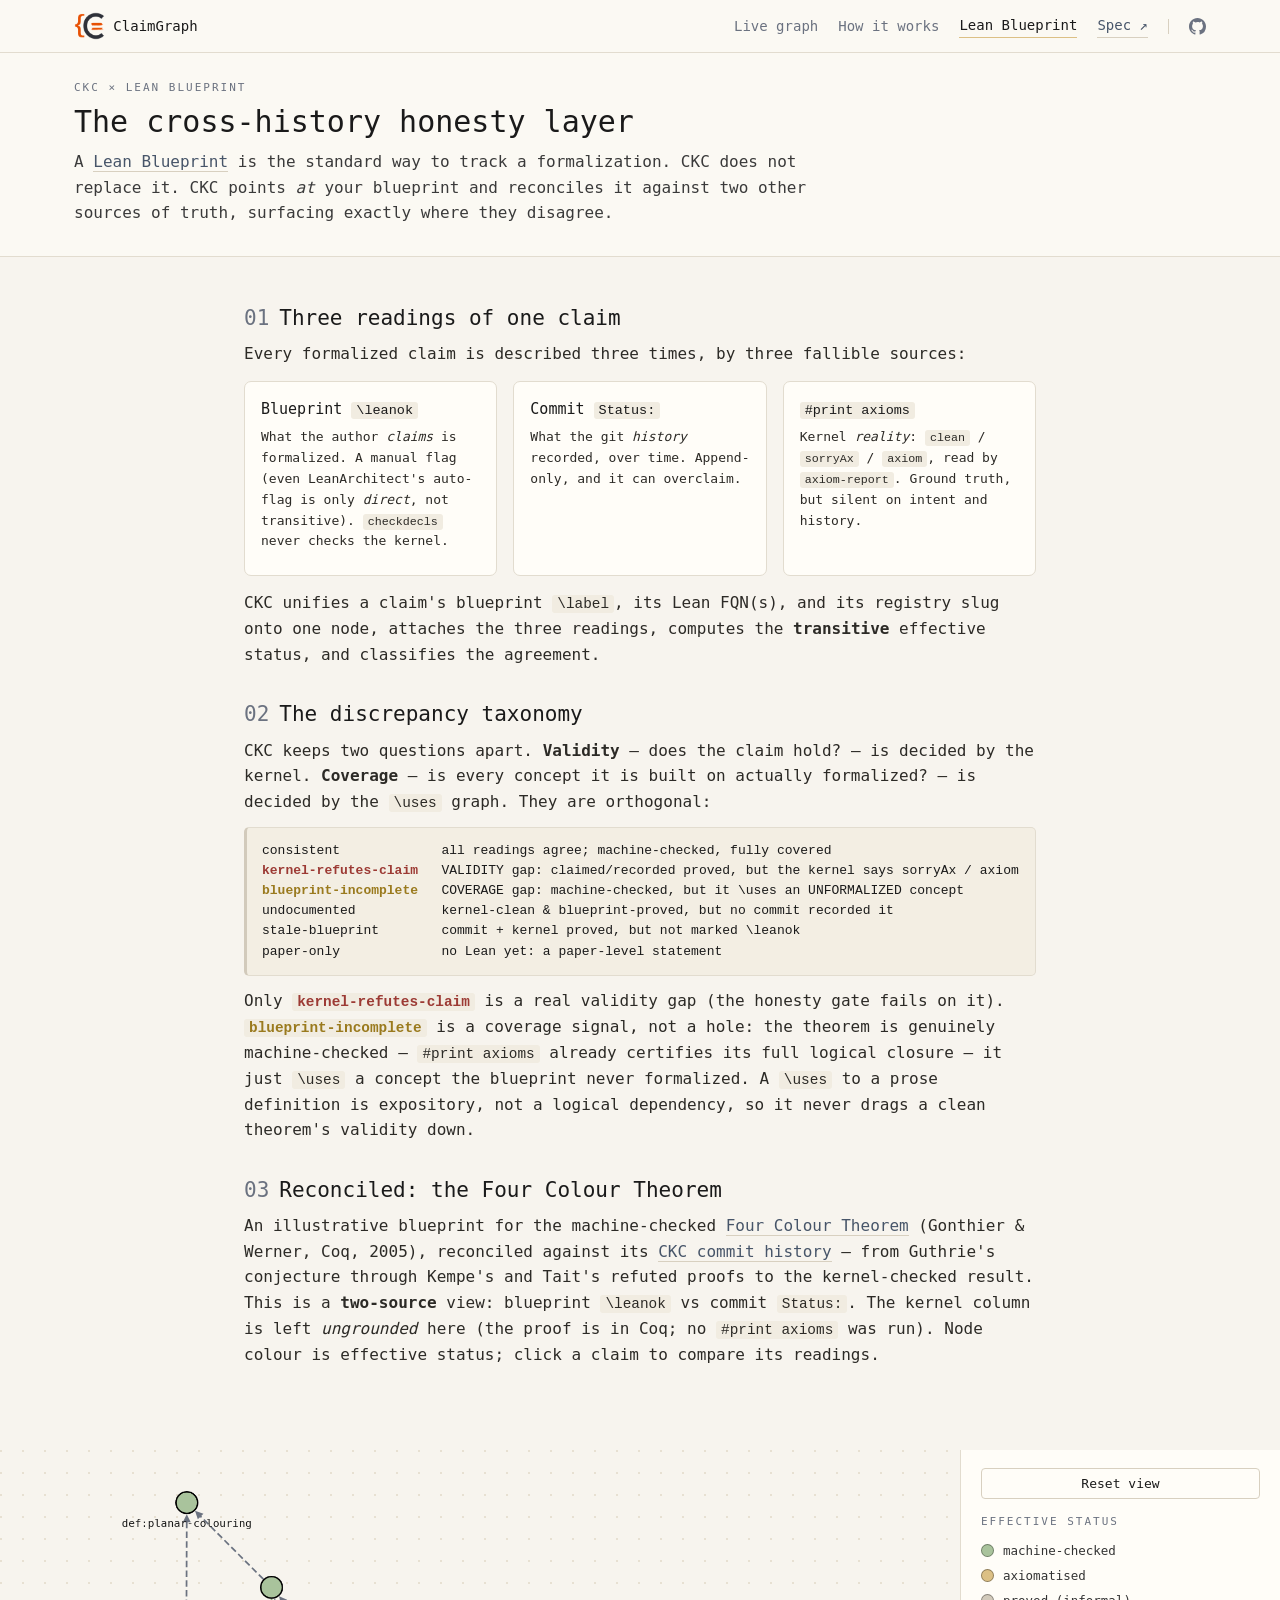
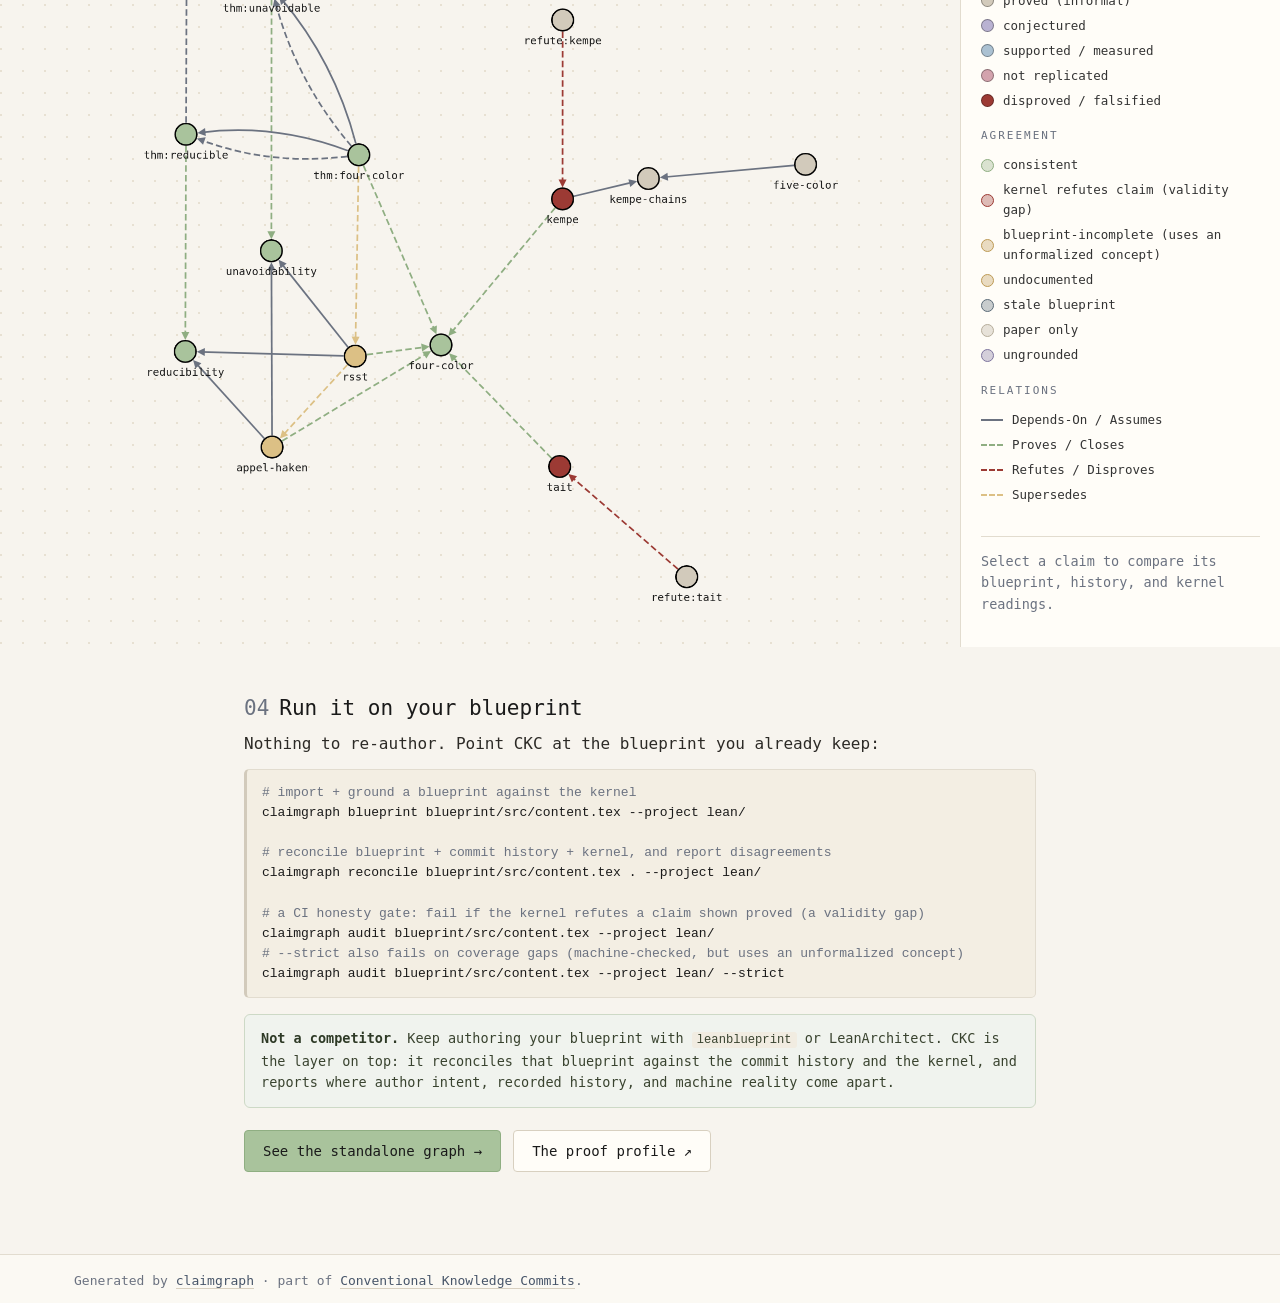
==== commit 653057ed: "feat: per-page social cards (YASSG-style OG images) The claimgraph pages had no og:image at all (lin" ====
--- a/docs/blueprint.html
+++ b/docs/blueprint.html
@@ -7,6 +7,15 @@
 <meta name="description" content="CKC reconciles a Lean Blueprint's \leanok, the CKC commit history, and #print axioms onto one claim graph, surfacing where the three disagree.">
 <link rel="icon" type="image/png" href="assets/favicon.png">
 <link rel="apple-touch-icon" href="assets/apple-touch-icon.png">
+<meta property="og:type" content="website">
+<meta property="og:title" content="The cross-history honesty layer">
+<meta property="og:description" content="Reconcile a Lean Blueprint's leanok, the commit history, and print axioms onto one graph.">
+<meta property="og:url" content="https://claimgraph.conventional-knowledge-commits.org/blueprint.html">
+<meta property="og:image" content="https://claimgraph.conventional-knowledge-commits.org/assets/og/blueprint.png">
+<meta property="og:image:width" content="1200">
+<meta property="og:image:height" content="630">
+<meta name="twitter:card" content="summary_large_image">
+<meta name="twitter:image" content="https://claimgraph.conventional-knowledge-commits.org/assets/og/blueprint.png">
 <link rel="stylesheet" href="assets/claimgraph.css">
 </head>
 <body>
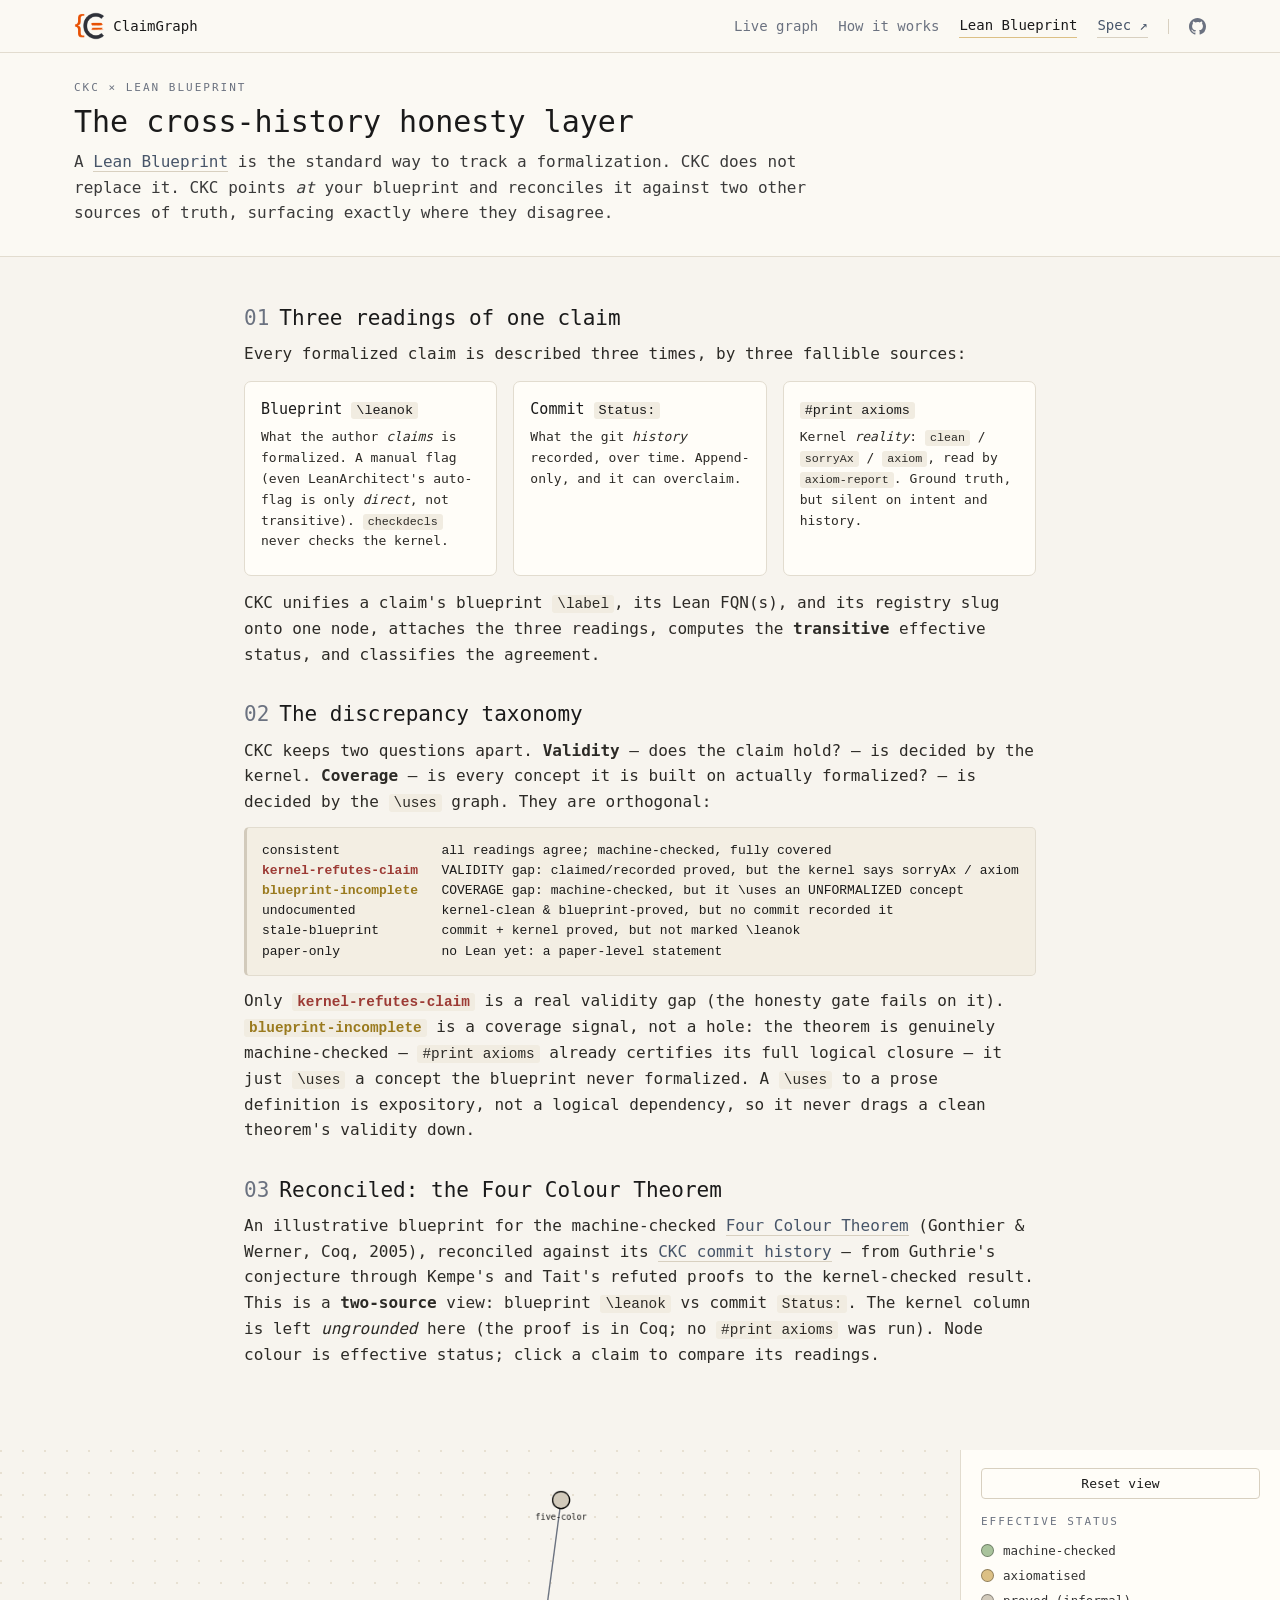
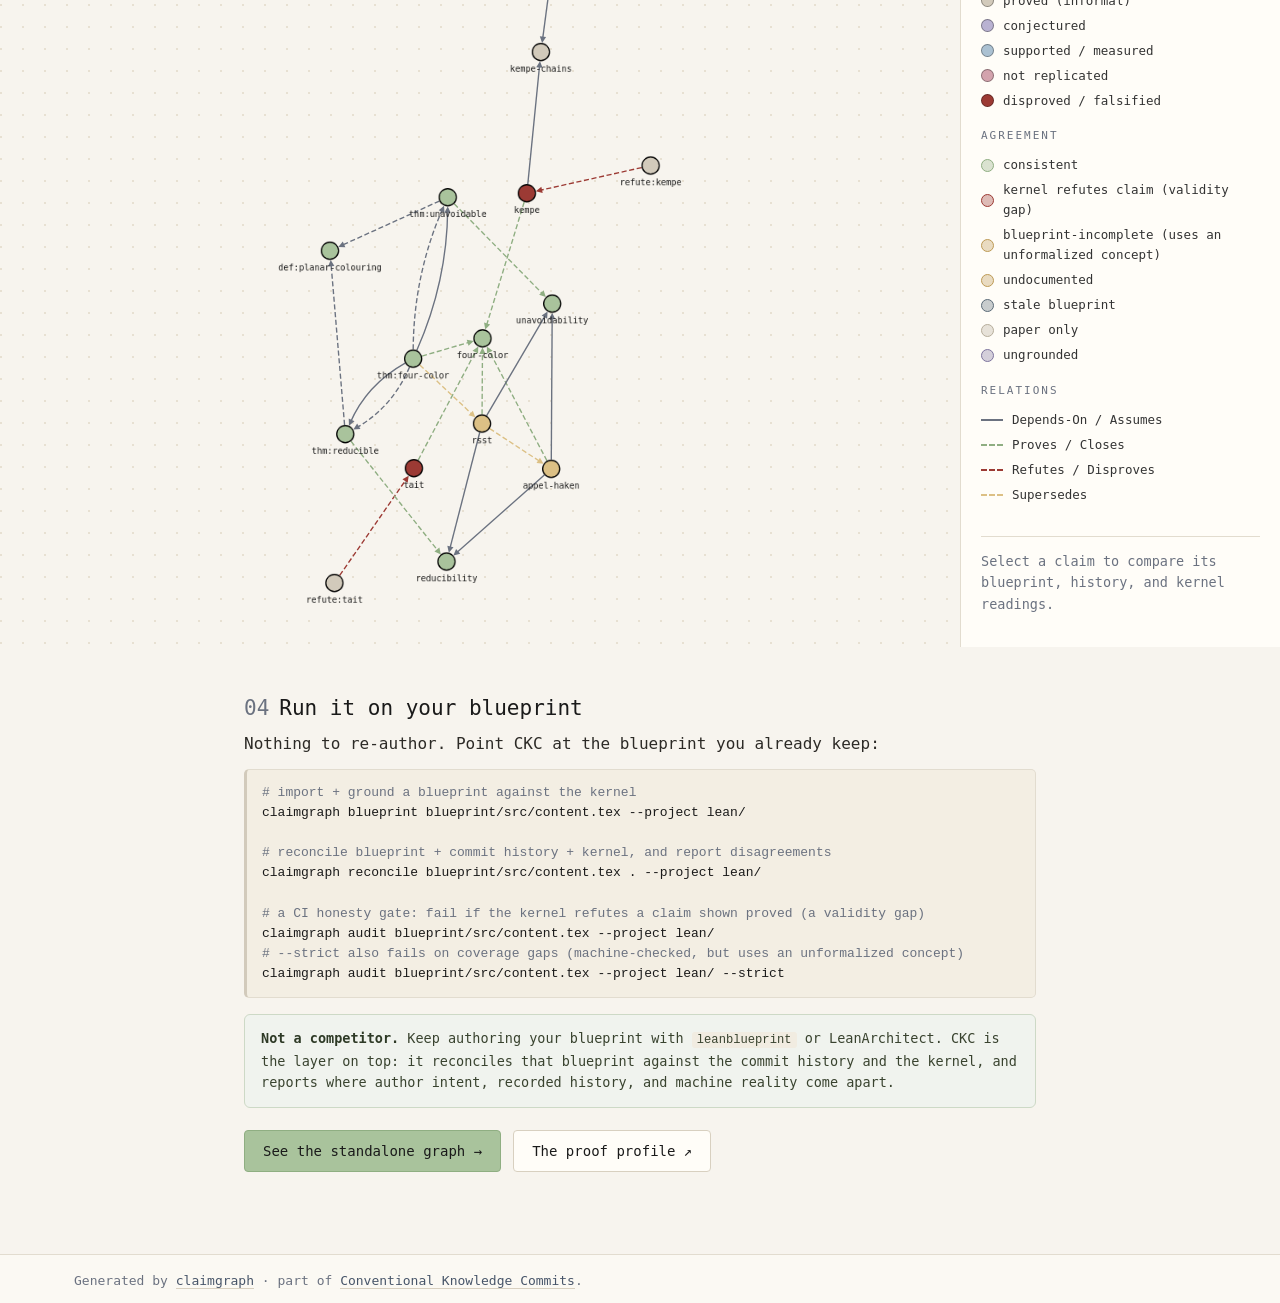
==== commit cda52946: "feat: social card CTA, og:site_name, and missing meta descriptions - Add a 'See it live →' CTA butto" ====
--- a/docs/blueprint.html
+++ b/docs/blueprint.html
@@ -8,6 +8,7 @@
 <link rel="icon" type="image/png" href="assets/favicon.png">
 <link rel="apple-touch-icon" href="assets/apple-touch-icon.png">
 <meta property="og:type" content="website">
+<meta property="og:site_name" content="ClaimGraph">
 <meta property="og:title" content="The cross-history honesty layer">
 <meta property="og:description" content="Reconcile a Lean Blueprint's leanok, the commit history, and print axioms onto one graph.">
 <meta property="og:url" content="https://claimgraph.conventional-knowledge-commits.org/blueprint.html">
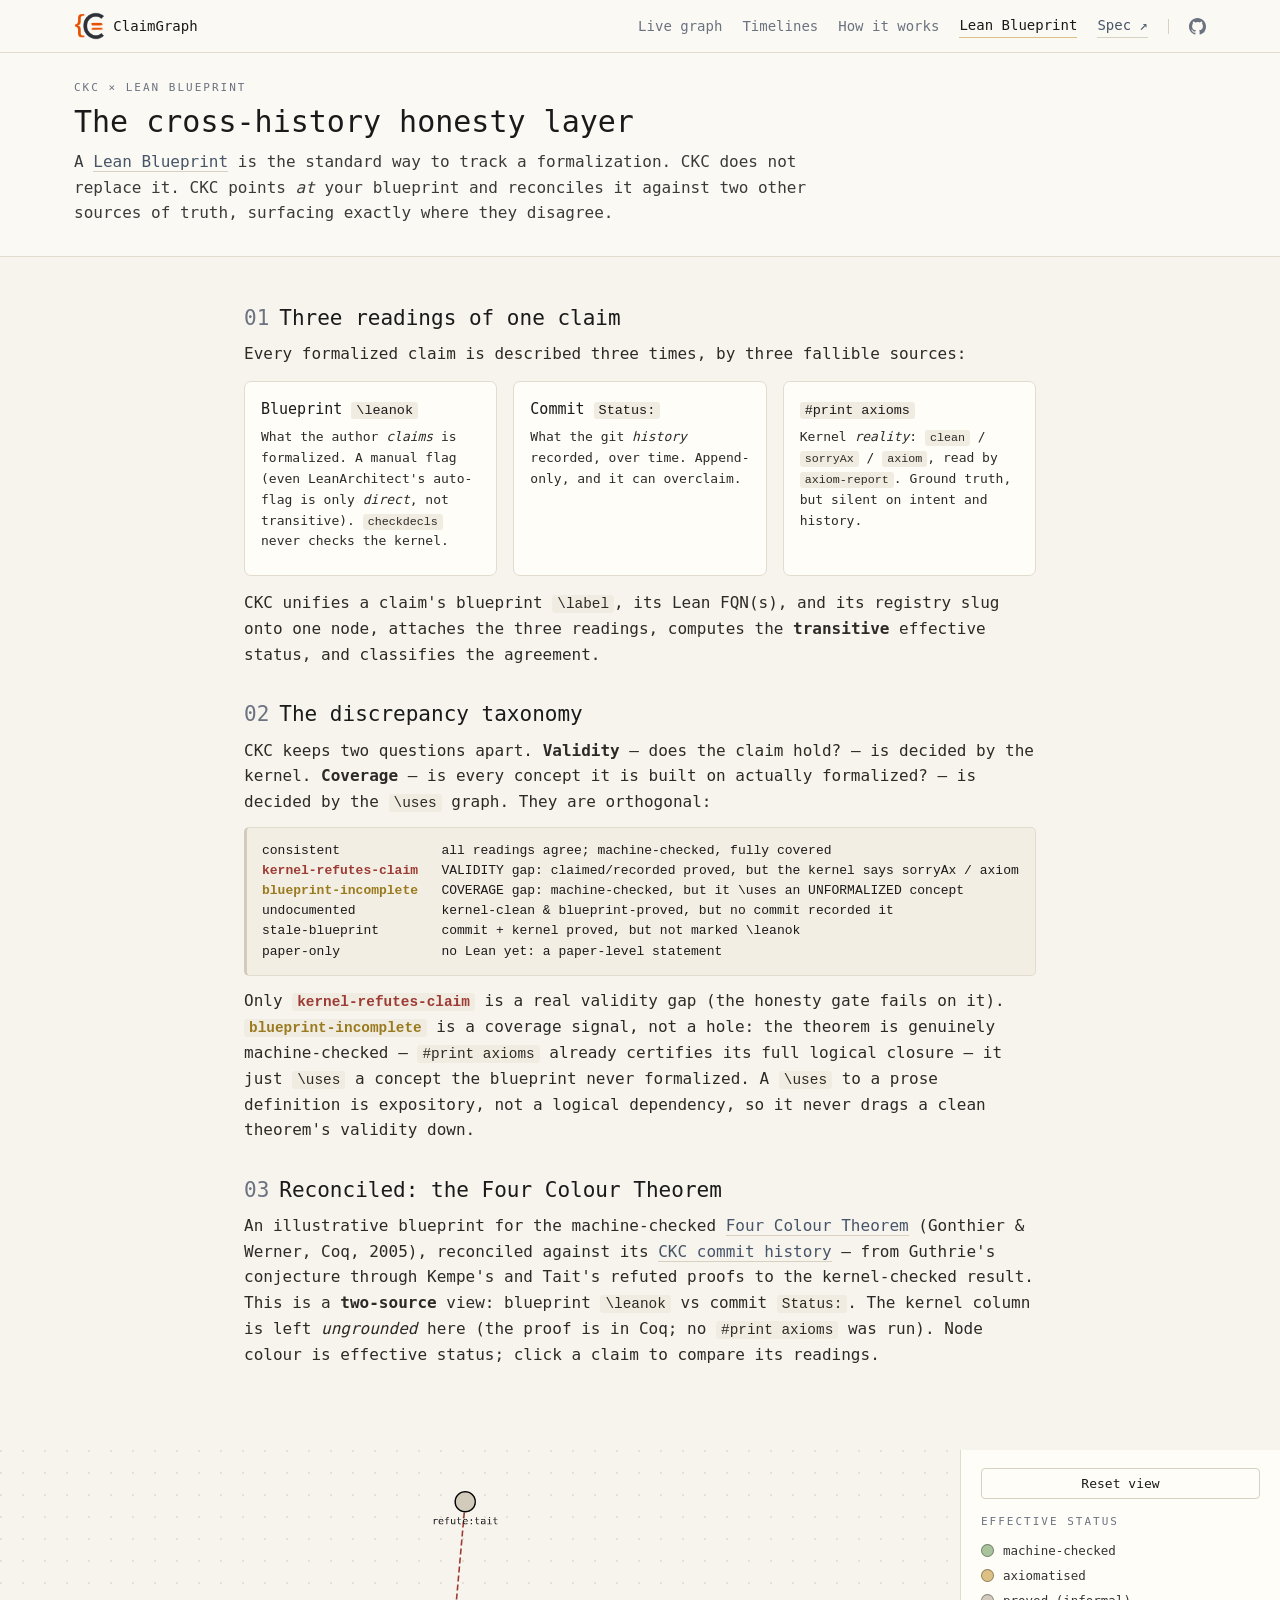
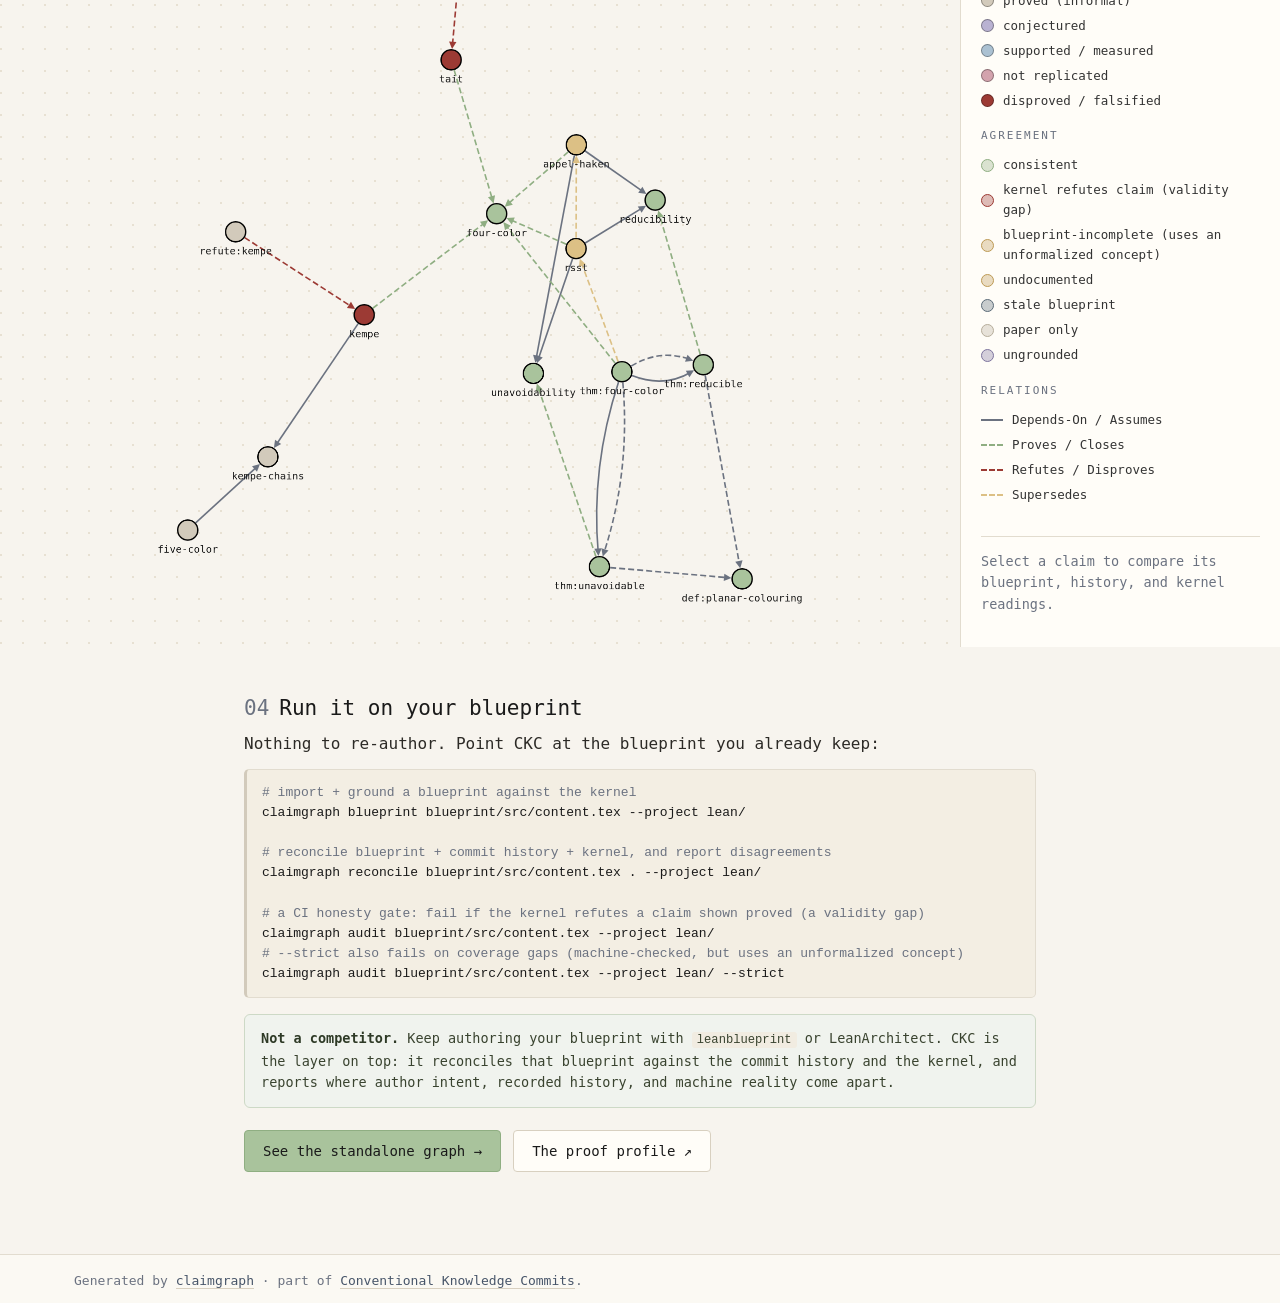
==== commit 52d7ec4b: "docs(site): add a Timelines gallery and WeakPFR to the live examples Adds docs/timelines.html (a gal" ====
--- a/docs/blueprint.html
+++ b/docs/blueprint.html
@@ -24,6 +24,7 @@
   <a class="home" href="index.html"><img class="brand" src="assets/logo.png" width="384" height="343" alt="">ClaimGraph</a>
   <span class="sp"></span>
   <a href="graph.html">Live graph</a>
+  <a href="timelines.html">Timelines</a>
   <a href="how-it-works.html">How it works</a>
   <a href="blueprint.html" class="here">Lean Blueprint</a>
   <a class="ext" href="https://conventional-knowledge-commits.org/">Spec ↗</a>
--- a/docs/assets/claimgraph.css
+++ b/docs/assets/claimgraph.css
@@ -152,3 +152,13 @@
 .features .card h3{margin:0 0 7px;font-size:15px}
 .features .card p{margin:0;font-size:13px;color:#33312c}
 @media (max-width:720px){ .features{grid-template-columns:1fr} }
+
+/* timeline replay transport (shown only for graphs built with --timeline) */
+.transport{display:flex;align-items:center;gap:10px;margin-top:16px;flex-wrap:wrap}
+.transport[hidden]{display:none}
+.tl-btn{font-family:var(--mono);font-size:13px;cursor:pointer;color:var(--ink);
+  background:var(--panel);border:1px solid var(--rule-2);border-radius:4px;padding:5px 11px}
+.tl-btn:hover{border-color:var(--ink)}
+.tl-range{flex:1 1 240px;min-width:180px;accent-color:var(--danger);cursor:pointer}
+.tl-label{flex:1 1 100%;font-size:12px;color:var(--muted);white-space:nowrap;overflow:hidden;
+  text-overflow:ellipsis}
